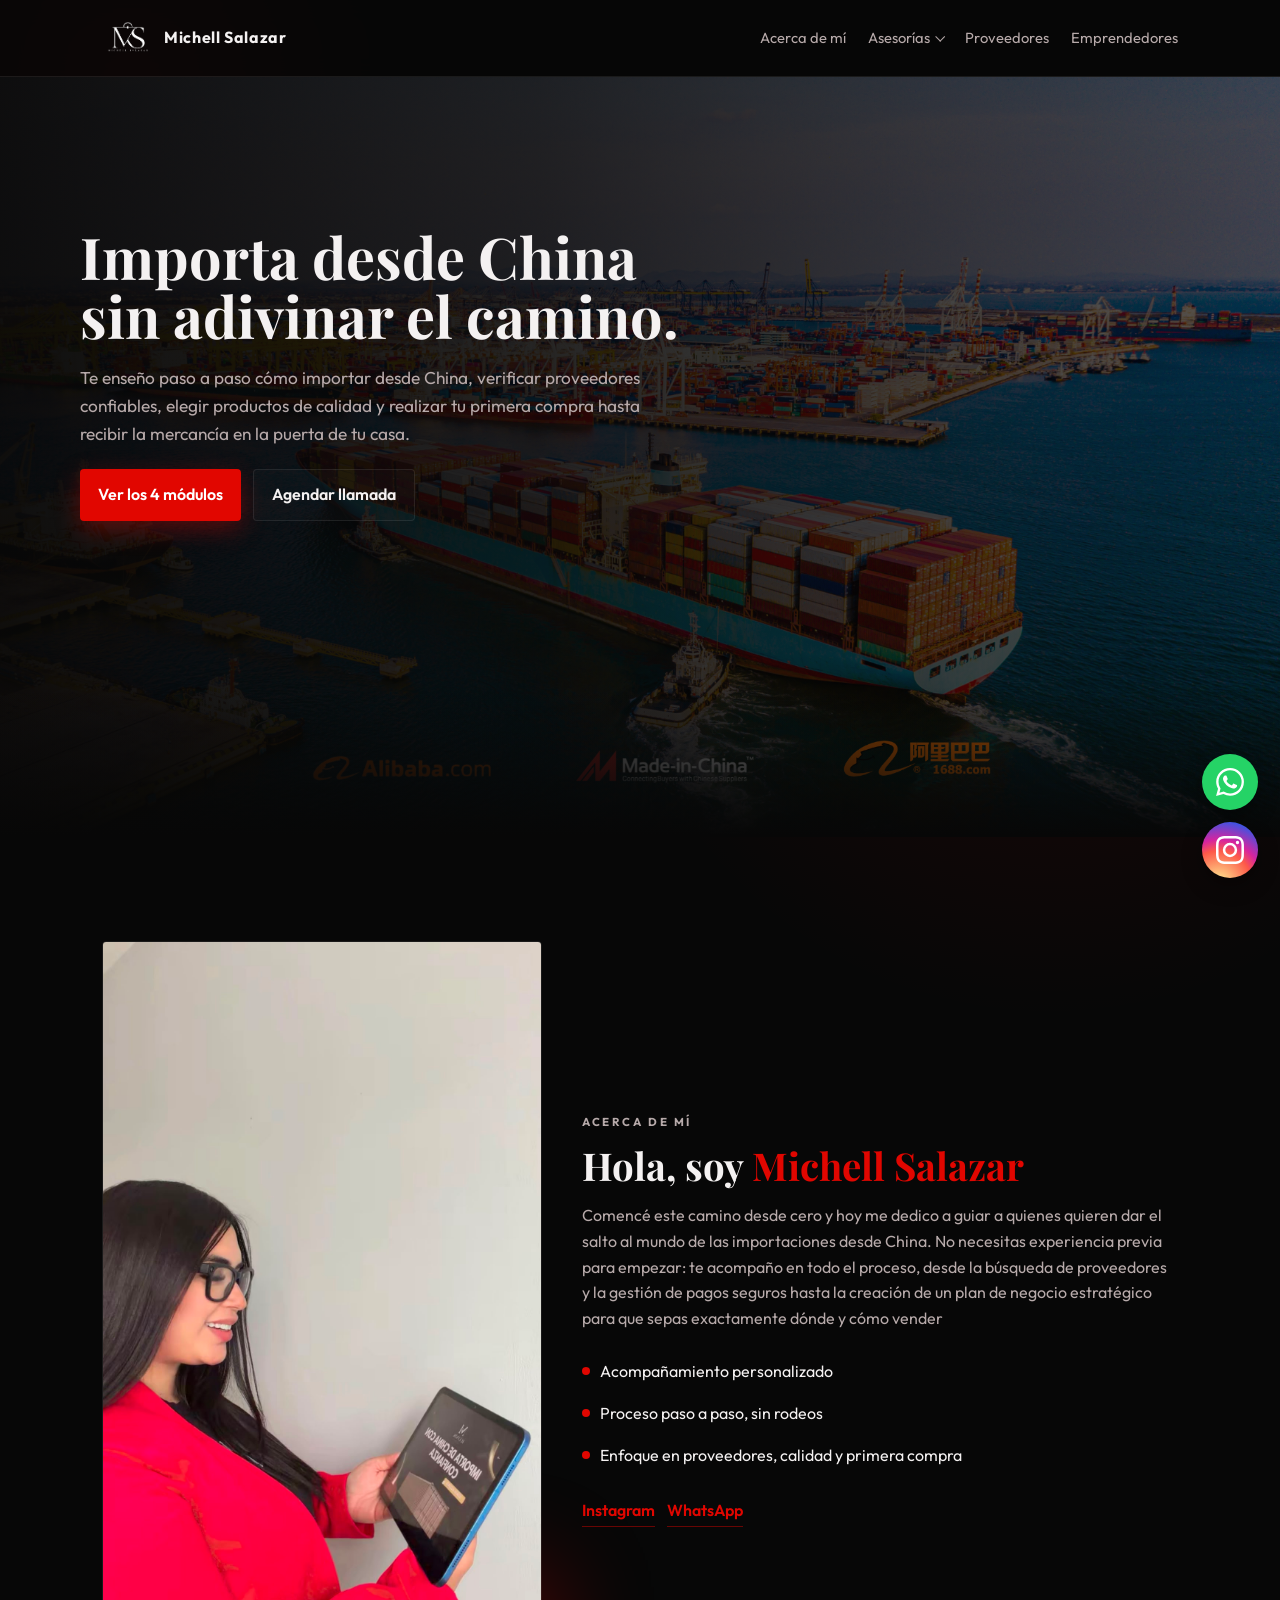
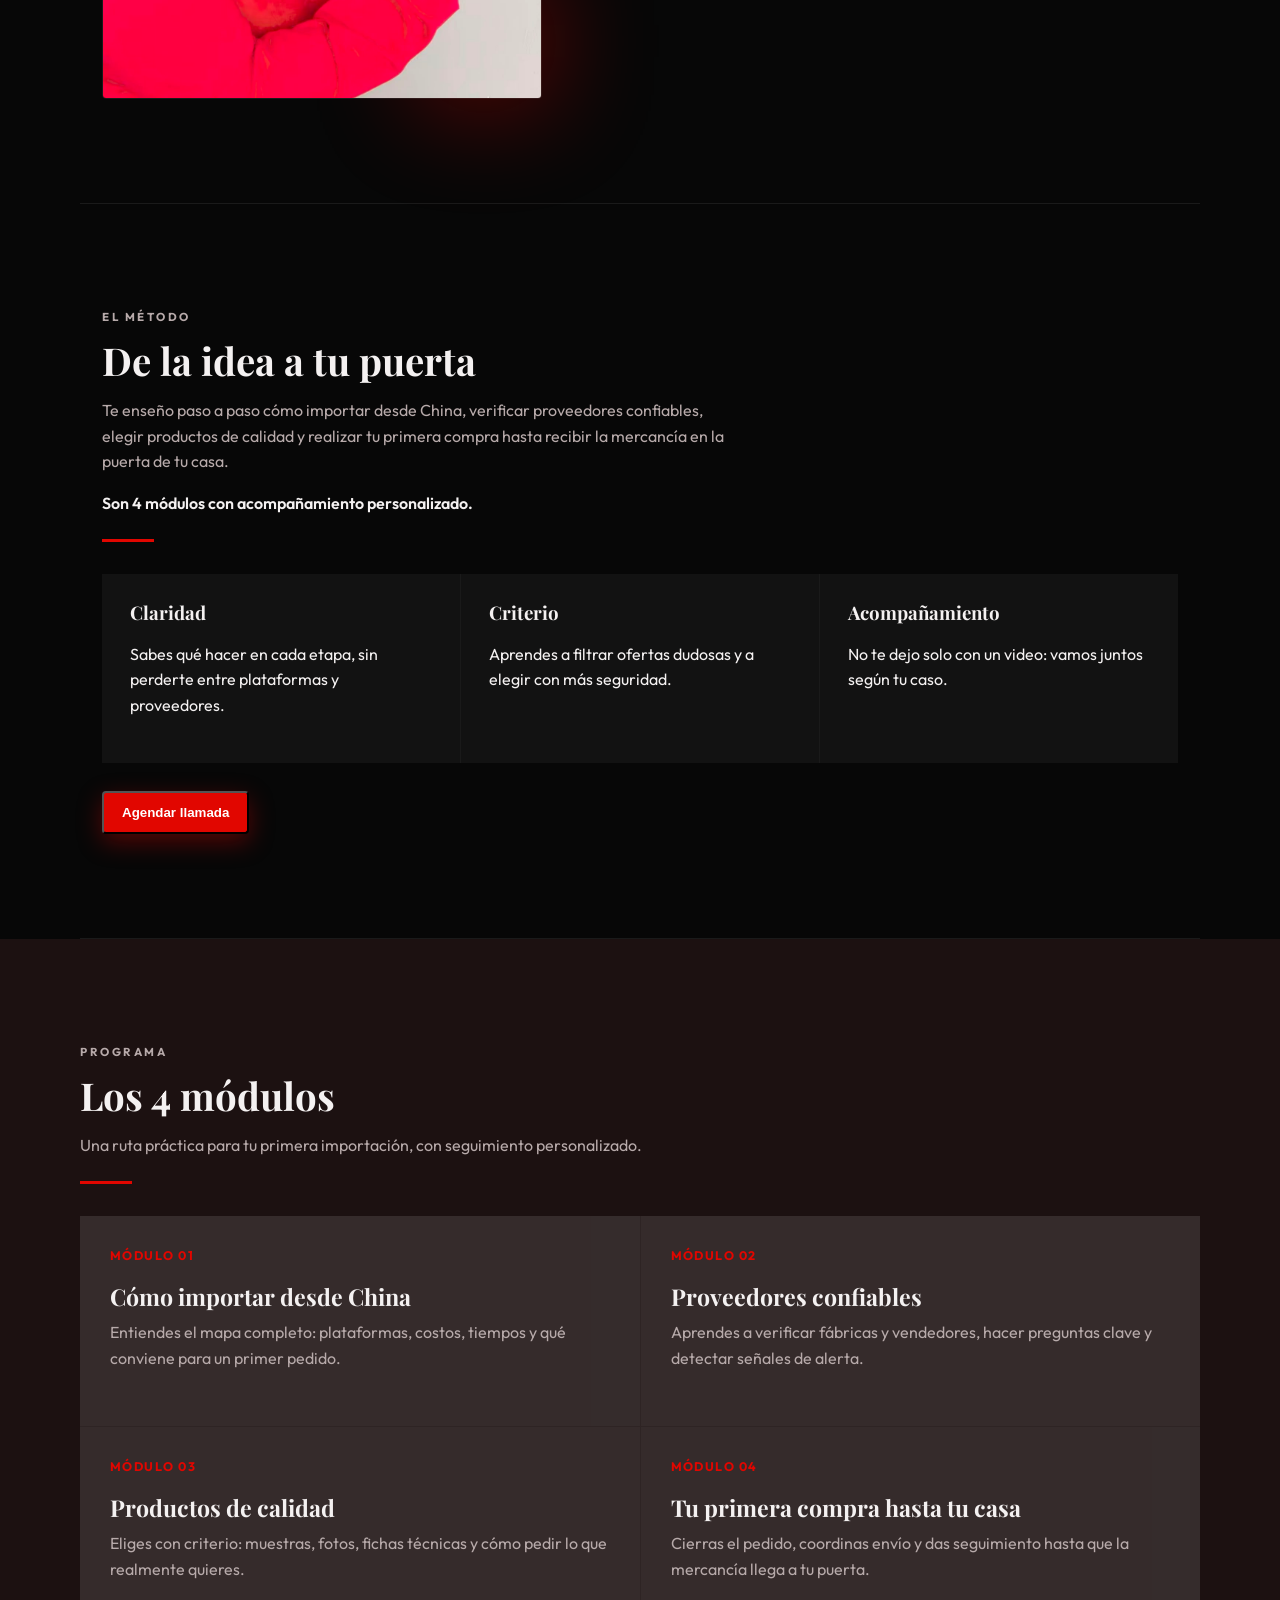
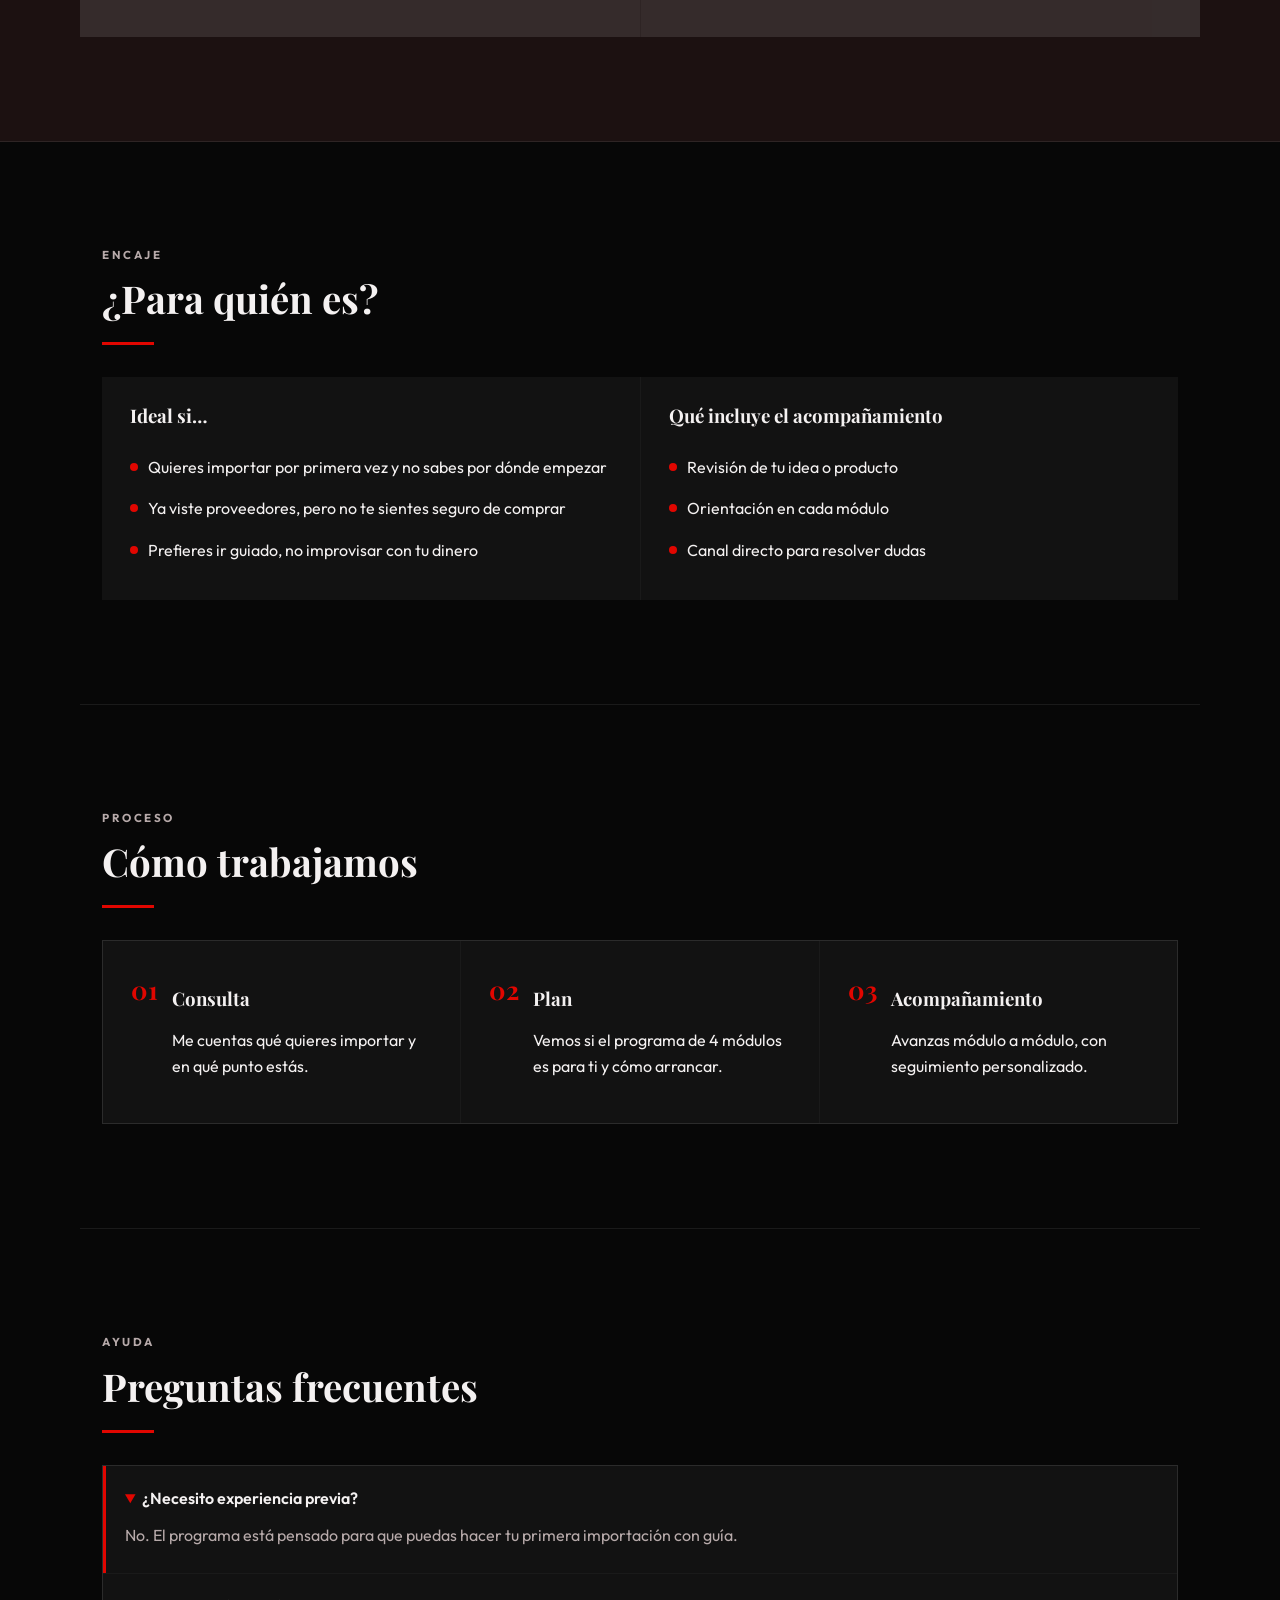
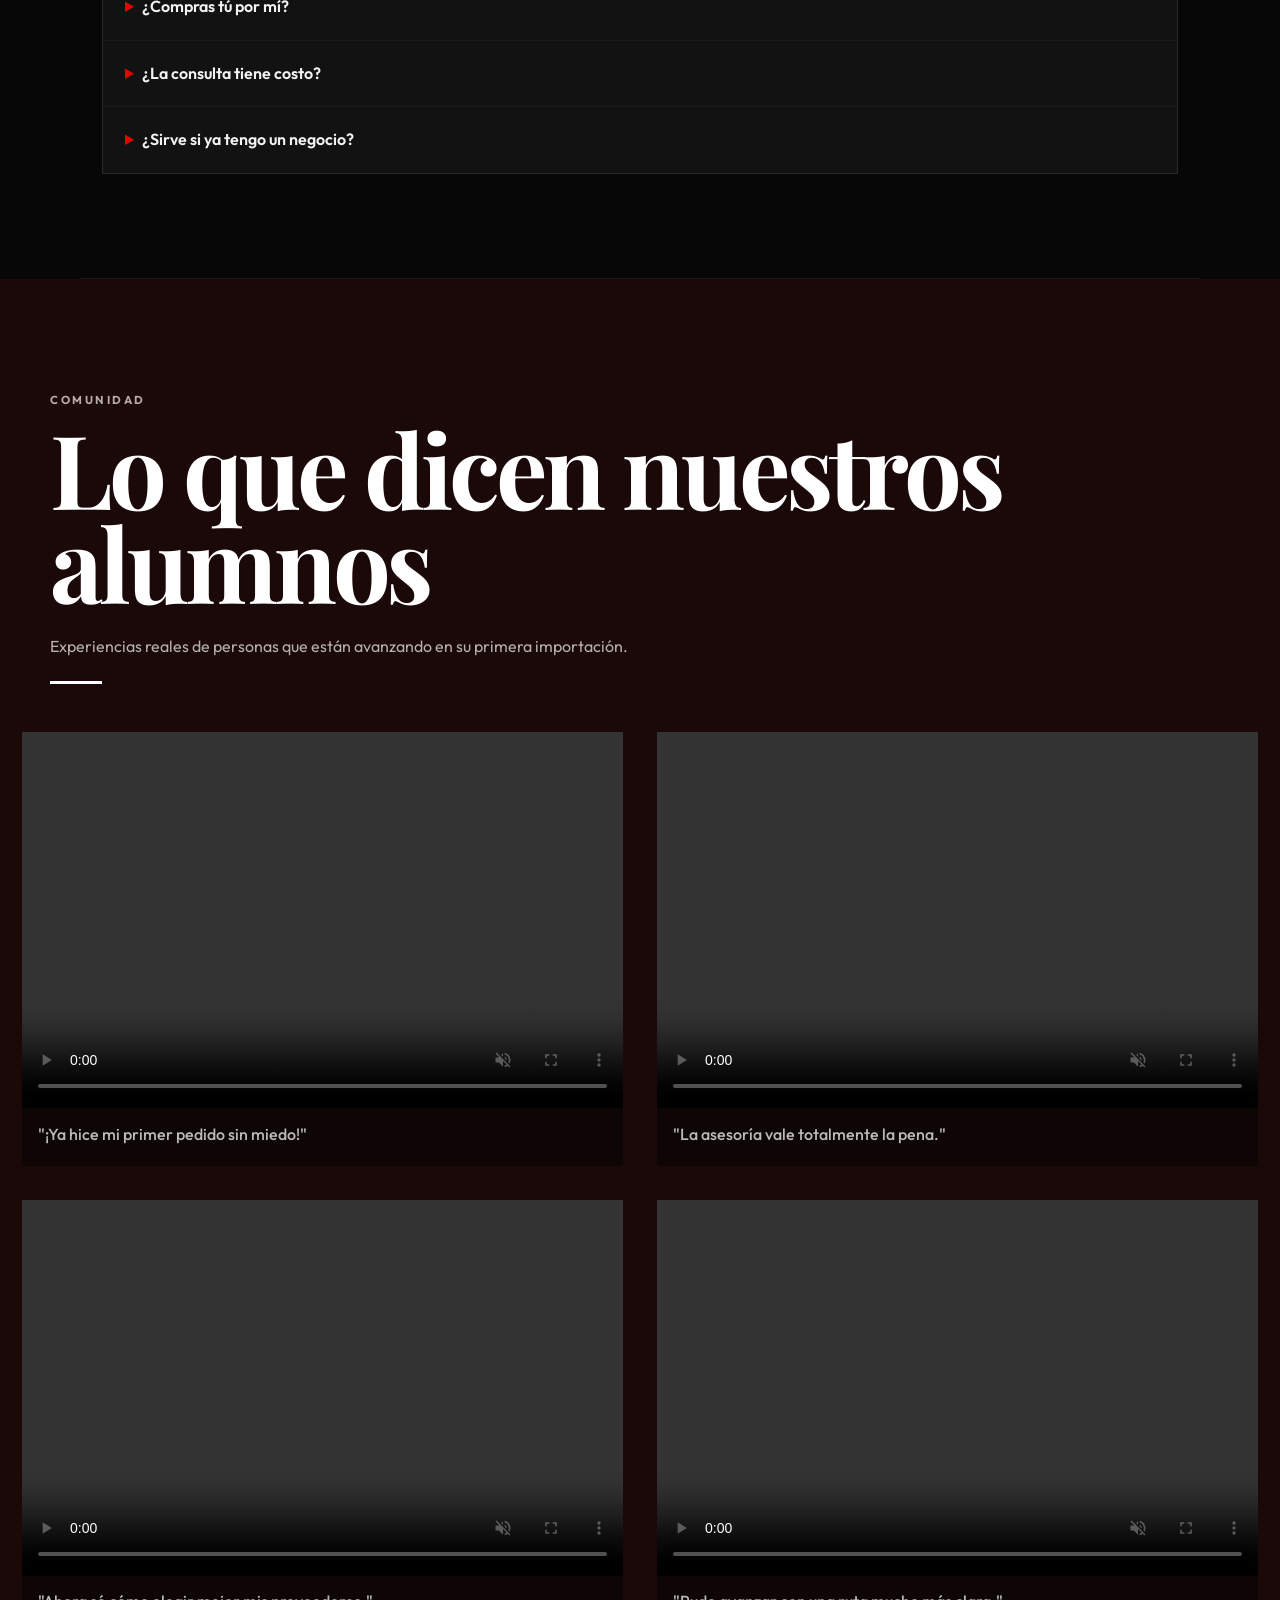
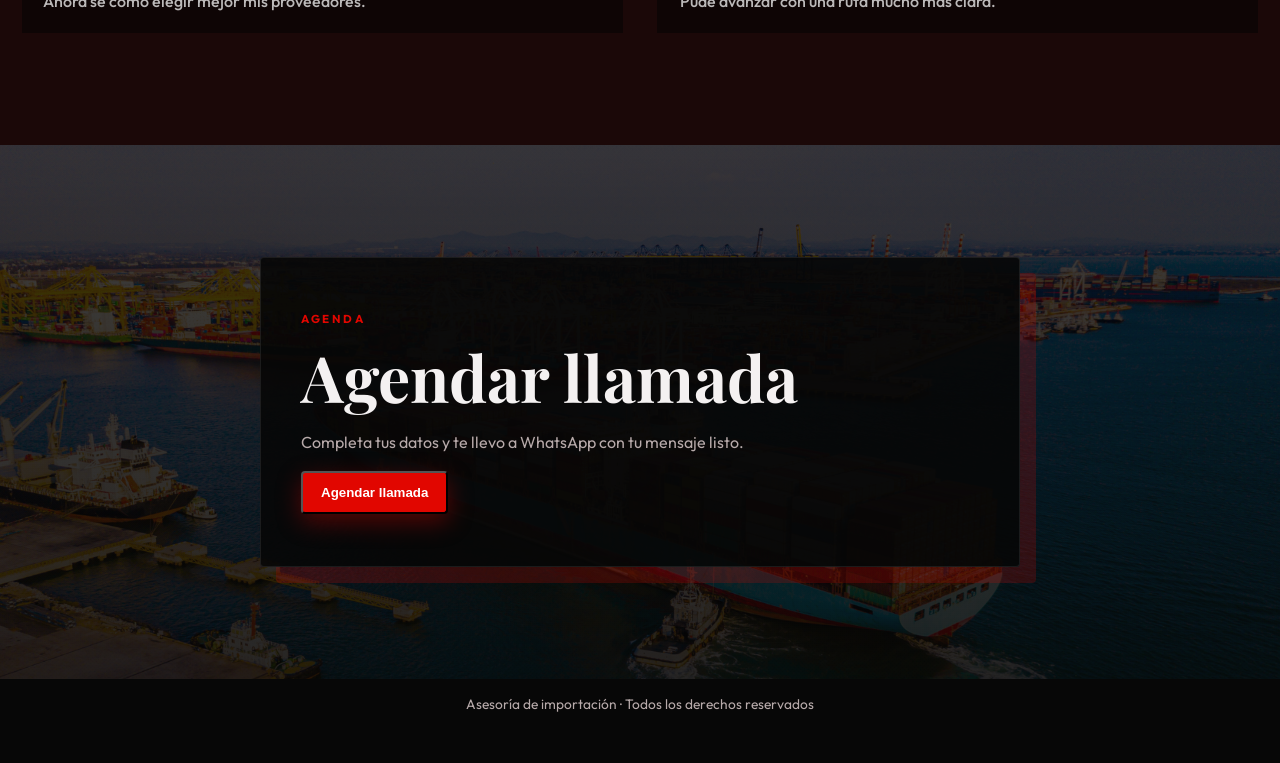
==== index.html @ 81033deb "Add files via upload" ====
<!DOCTYPE html>
<html lang="es">
<head>
    <meta charset="UTF-8">
    <meta name="viewport" content="width=device-width, initial-scale=1.0">
    <title>Asesoría de importación desde China</title>
    <link rel="stylesheet" href="style.css">
    <link rel="preconnect" href="https://fonts.googleapis.com">
    <link rel="preconnect" href="https://fonts.gstatic.com" crossorigin>
    <link href="https://fonts.googleapis.com/css2?family=Outfit:wght@400;500;600;700;800&family=Playfair+Display:wght@600;700&display=swap" rel="stylesheet">
</head>
<body>
    <div class="bg-glow" aria-hidden="true"></div>

    <header class="nav" id="nav">
        <div class="nav-inner">
            <a class="nav-brand" href="#inicio">
                <img src="img/marca/logo.png" alt="Logo de Michell Salazar">
                <span>Michell Salazar</span>
            </a>

            <button class="nav-toggle" type="button" aria-label="Abrir menú" aria-expanded="false">
                <span></span><span></span><span></span>
            </button>

            <nav class="nav-links" aria-label="Principal">
                <a href="#acerca">Acerca de mí</a>
                <div class="nav-dropdown">
                    <button class="nav-dropdown-toggle" type="button" aria-expanded="false">Asesorías</button>
                    <div class="nav-dropdown-menu">
                        <a href="#metodo">El método</a>
                        <a href="#modulos">Módulos</a>
                        <a href="#para-quien">¿Para quién?</a>
                        <a href="#preguntas">Preguntas</a>
                    </div>
                </div>
                <a href="proveedores.html">Proveedores</a>
                <a href="emprendedores.html">Emprendedores</a>
            </nav>
        </div>
    </header>

    <section class="hero" id="inicio">
        <div class="hero-copy reveal">
            <h1>Importa desde China<br>sin adivinar el camino.</h1>
            <p class="hero-text">
                Te enseño paso a paso cómo importar desde China, verificar proveedores confiables,
                elegir productos de calidad y realizar tu primera compra hasta recibir la mercancía
                en la puerta de tu casa.
            </p>
            <div class="hero-actions">
                <a class="btn btn-red" href="#modulos">Ver los 4 módulos</a>
                <a class="btn btn-ghost" href="#consulta">Agendar llamada</a>
            </div>
        </div>
    </section>

    <section class="about" id="acerca">
        <div class="about-grid">
            <div class="photo-wrap reveal">
                <img src="img/perfil/foto.png" alt="Foto de perfil">
                <span class="photo-glow"></span>
            </div>
            <div class="about-copy reveal delay">
                <p class="eyebrow">Acerca de mí</p>
                <h2>Hola, soy <span>Michell Salazar</span></h2>
                <p>
                    Comencé este camino desde cero y hoy me dedico a guiar a quienes 
                    quieren dar el salto al mundo de las importaciones desde China. No necesitas 
                    experiencia previa para empezar: te acompaño en todo el proceso, desde la búsqueda de proveedores 
                    y la gestión de pagos seguros hasta la creación de un plan de negocio estratégico para que sepas 
                    exactamente dónde y cómo vender
                </p>
                <ul class="about-list">
                    <li>Acompañamiento personalizado</li>
                    <li>Proceso paso a paso, sin rodeos</li>
                    <li>Enfoque en proveedores, calidad y primera compra</li>
                </ul>
                <div class="about-links">
                    <a href="https://instagram.com/soymichellsalazar?igsi=cGEwZXB1c2ZkeDY5" target="_blank" rel="noopener">Instagram</a>
                    <a class="js-whatsapp" href="https://wa.me/18633786138?text=Hola%2C%20vengo%20del%20sitio%20web%2C%20quisiera%20agendar%20una%20llamada%20para%20las%20asesorias%20de%20importaci%C3%B3n" target="_blank" rel="noopener">WhatsApp</a>
                </div>
            </div>
        </div>
    </section>

    <section class="method" id="metodo">
        <div class="section-head reveal">
            <p class="eyebrow">El método</p>
            <h2>De la idea a tu puerta</h2>
            <p>
                Te enseño paso a paso cómo importar desde China, verificar proveedores confiables,
                elegir productos de calidad y realizar tu primera compra hasta recibir la mercancía
                en la puerta de tu casa.
            </p>
            <p class="highlight">Son 4 módulos con acompañamiento personalizado.</p>
        </div>
        <div class="benefits-grid">
            <article class="benefit reveal">
                <h3>Claridad</h3>
                <p>Sabes qué hacer en cada etapa, sin perderte entre plataformas y proveedores.</p>
            </article>
            <article class="benefit reveal delay">
                <h3>Criterio</h3>
                <p>Aprendes a filtrar ofertas dudosas y a elegir con más seguridad.</p>
            </article>
            <article class="benefit reveal delay-2">
                <h3>Acompañamiento</h3>
                <p>No te dejo solo con un video: vamos juntos según tu caso.</p>
            </article>
        </div>
        <div class="method-cta reveal">
            <button class="btn btn-red" type="button" id="btn-programar">Agendar llamada</button>
        </div>
    </section>

    <section class="modules" id="modulos">
        <div class="section-head reveal">
            <p class="eyebrow">Programa</p>
            <h2>Los 4 módulos</h2>
            <p>Una ruta práctica para tu primera importación, con seguimiento personalizado.</p>
        </div>
        <div class="module-grid">
            <article class="module-card reveal">
                <span>Módulo 01</span>
                <h3>Cómo importar desde China</h3>
                <p>Entiendes el mapa completo: plataformas, costos, tiempos y qué conviene para un primer pedido.</p>
            </article>
            <article class="module-card reveal delay">
                <span>Módulo 02</span>
                <h3>Proveedores confiables</h3>
                <p>Aprendes a verificar fábricas y vendedores, hacer preguntas clave y detectar señales de alerta.</p>
            </article>
            <article class="module-card reveal delay-2">
                <span>Módulo 03</span>
                <h3>Productos de calidad</h3>
                <p>Eliges con criterio: muestras, fotos, fichas técnicas y cómo pedir lo que realmente quieres.</p>
            </article>
            <article class="module-card reveal">
                <span>Módulo 04</span>
                <h3>Tu primera compra hasta tu casa</h3>
                <p>Cierras el pedido, coordinas envío y das seguimiento hasta que la mercancía llega a tu puerta.</p>
            </article>
        </div>
    </section>

    <section class="audience" id="para-quien">
        <div class="section-head reveal">
            <p class="eyebrow">Encaje</p>
            <h2>¿Para quién es?</h2>
        </div>
        <div class="audience-grid">
            <article class="benefit reveal">
                <h3>Ideal si…</h3>
                <ul class="about-list">
                    <li>Quieres importar por primera vez y no sabes por dónde empezar</li>
                    <li>Ya viste proveedores, pero no te sientes seguro de comprar</li>
                    <li>Prefieres ir guiado, no improvisar con tu dinero</li>
                </ul>
            </article>
            <article class="benefit reveal delay">
                <h3>Qué incluye el acompañamiento</h3>
                <ul class="about-list">
                    <li>Revisión de tu idea o producto</li>
                    <li>Orientación en cada módulo</li>
                    <li>Canal directo para resolver dudas</li>
                </ul>
            </article>
        </div>
    </section>

    <section class="steps" id="como-funciona">
        <div class="section-head reveal">
            <p class="eyebrow">Proceso</p>
            <h2>Cómo trabajamos</h2>
        </div>
        <ol class="steps-list">
            <li class="reveal"><span>01</span><div><h3>Consulta</h3><p>Me cuentas qué quieres importar y en qué punto estás.</p></div></li>
            <li class="reveal delay"><span>02</span><div><h3>Plan</h3><p>Vemos si el programa de 4 módulos es para ti y cómo arrancar.</p></div></li>
            <li class="reveal delay-2"><span>03</span><div><h3>Acompañamiento</h3><p>Avanzas módulo a módulo, con seguimiento personalizado.</p></div></li>
        </ol>
    </section>

    <section class="faq" id="preguntas">
        <div class="section-head reveal">
            <p class="eyebrow">Ayuda</p>
            <h2>Preguntas frecuentes</h2>
        </div>
        <div class="faq-list">
            <details class="reveal" open>
                <summary>¿Necesito experiencia previa?</summary>
                <p>No. El programa está pensado para que puedas hacer tu primera importación con guía.</p>
            </details>
            <details class="reveal">
                <summary>¿Compras tú por mí?</summary>
                <p>No. Te enseño y te acompaño para que tú hagas el proceso con criterio y seguridad.</p>
            </details>
            <details class="reveal">
                <summary>¿La consulta tiene costo?</summary>
                <p>Eso lo confirmamos al escribirnos. Primero agenda y cuéntame tu caso.</p>
            </details>
            <details class="reveal">
                <summary>¿Sirve si ya tengo un negocio?</summary>
                <p>Sí. También ayuda si ya vendes y quieres traer producto desde China de forma más ordenada.</p>
            </details>
        </div>
    </section>
    <section class="testimonials" id="testimonios">
        <div class="section-head reveal">
            <p class="eyebrow">Comunidad</p>
            <h2>Lo que dicen nuestros alumnos</h2>
            <p>Experiencias reales de personas que están avanzando en su primera importación.</p>
        </div>

        <div class="video-grid">
            <article class="video-card reveal">
                <video class="testimonial-video" autoplay loop playsinline muted controls preload="metadata" aria-label="Testimonio en video de un alumno">
                    <source src="videos/video1.mp4" type="video/mp4">
                </video>
                <p>"¡Ya hice mi primer pedido sin miedo!"</p>
            </article>

            <article class="video-card reveal delay">
                <video class="testimonial-video" autoplay loop playsinline muted controls preload="metadata" aria-label="Testimonio en video de un alumno">
                    <source src="videos/video2.mp4" type="video/mp4">
                </video>
                <p>"La asesoría vale totalmente la pena."</p>
            </article>

            <article class="video-card reveal delay-2">
                <video class="testimonial-video" autoplay loop playsinline muted controls preload="metadata" aria-label="Testimonio en video de un alumno">
                    <source src="videos/video3.mp4" type="video/mp4">
                </video>
                <p>"Ahora sé cómo elegir mejor mis proveedores."</p>
            </article>

            <article class="video-card reveal">
                <video class="testimonial-video" autoplay loop playsinline muted controls preload="metadata" aria-label="Testimonio en video de un alumno">
                    <source src="videos/video4.mp4" type="video/mp4">
                </video>
                <p>"Pude avanzar con una ruta mucho más clara."</p>
            </article>
        </div>
    </section>

    <section class="contact" id="consulta">
        <div class="contact-box reveal">
            <p class="eyebrow">Agenda</p>
            <h2>Agendar llamada</h2>
            <p>Completa tus datos y te llevo a WhatsApp con tu mensaje listo.</p>

            <button class="btn btn-red" type="button" id="btn-mostrar-formulario">Agendar llamada</button>

            <form class="consulta-form" id="consulta-form" hidden>
                <label>
                    Nombre
                    <input type="text" name="nombre" autocomplete="given-name" required>
                </label>
                <label>
                    Apellido
                    <input type="text" name="apellido" autocomplete="family-name" required>
                </label>
                <label>
                    Correo
                    <input type="email" name="correo" autocomplete="email" required>
                </label>
                <button class="btn btn-red" type="submit">Enviar consulta</button>
                <p class="form-note">Al enviar se abre WhatsApp con tu información.</p>
            </form>
        </div>
    </section>

    <footer class="footer">
        <img src="img/marca/logo.svg" alt="">
        <p>Asesoría de importación · Todos los derechos reservados</p>
    </footer>

    <div class="float-buttons">
        <a class="float-btn float-wa js-whatsapp" href="#" target="_blank" rel="noopener" aria-label="WhatsApp">
            <svg width="28" height="28" viewBox="0 0 24 24" fill="currentColor" aria-hidden="true">
                <path d="M17.472 14.382c-.297-.149-1.758-.867-2.03-.967-.273-.099-.471-.148-.67.15-.197.297-.767.966-.94 1.164-.173.199-.347.223-.644.075-.297-.15-1.255-.463-2.39-1.475-.883-.788-1.48-1.761-1.653-2.059-.173-.297-.018-.458.13-.606.134-.133.298-.347.446-.52.149-.174.198-.298.298-.497.099-.198.05-.371-.025-.52-.075-.149-.669-1.612-.916-2.207-.242-.579-.487-.5-.669-.51-.173-.008-.371-.01-.57-.01-.198 0-.52.074-.792.372-.272.297-1.04 1.016-1.04 2.479 0 1.462 1.065 2.875 1.213 3.074.149.198 2.096 3.2 5.077 4.487.709.306 1.262.489 1.694.625.712.227 1.36.195 1.871.118.571-.085 1.758-.719 2.006-1.413.248-.694.248-1.289.173-1.413-.074-.124-.272-.198-.57-.347m-5.421 7.403h-.004a9.87 9.87 0 01-5.031-1.378l-.361-.214-3.741.982.998-3.648-.235-.374a9.86 9.86 0 01-1.51-5.26c.001-5.45 4.436-9.884 9.888-9.884 2.64 0 5.122 1.03 6.988 2.898a9.825 9.825 0 012.893 6.994c-.003 5.45-4.435 9.884-9.884 9.884m8.413-18.297A11.815 11.815 0 0012.05 0C5.495 0 .16 5.335.157 11.892c0 2.096.547 4.142 1.588 5.945L.057 24l6.305-1.654a11.882 11.882 0 005.683 1.448h.005c6.554 0 11.89-5.335 11.893-11.893a11.821 11.821 0 00-3.48-8.413z"/>
            </svg>
        </a>
        <a class="float-btn float-ig" href="https://instagram.com/soymichellsalazar?igsi=cGEwZXB1c2ZkeDY5" target="_blank" rel="noopener" aria-label="Instagram">
            <svg width="28" height="28" viewBox="0 0 24 24" fill="currentColor" aria-hidden="true">
                <path d="M12 2.163c3.204 0 3.584.012 4.85.07 3.252.148 4.771 1.691 4.919 4.919.058 1.265.069 1.645.069 4.849 0 3.205-.012 3.584-.069 4.849-.149 3.225-1.664 4.771-4.919 4.919-1.266.058-1.644.07-4.85.07-3.204 0-3.584-.012-4.849-.07-3.26-.149-4.771-1.699-4.919-4.92-.058-1.265-.07-1.644-.07-4.849 0-3.204.013-3.583.07-4.849.149-3.227 1.664-4.771 4.919-4.919 1.266-.057 1.645-.069 4.849-.069zM12 0C8.741 0 8.333.014 7.053.072 2.695.272.273 2.69.073 7.052.014 8.333 0 8.741 0 12c0 3.259.014 3.668.072 4.948.2 4.358 2.618 6.78 6.98 6.98C8.333 23.986 8.741 24 12 24c3.259 0 3.668-.014 4.948-.072 4.354-.2 6.782-2.618 6.979-6.98.059-1.28.073-1.689.073-4.948 0-3.259-.014-3.667-.072-4.947-.196-4.354-2.617-6.78-6.979-6.98C15.668.014 15.259 0 12 0zm0 5.838a6.162 6.162 0 100 12.324 6.162 6.162 0 000-12.324zM12 16a4 4 0 110-8 4 4 0 010 8zm6.406-11.845a1.44 1.44 0 100 2.881 1.44 1.44 0 000-2.881z"/>
            </svg>
        </a>
    </div>

    <script src="script.js"></script>
</body>
</html>
---- style.css ----
:root {
    --red: #e10600;
    --red-soft: #ff2a22;
    --black: #070707;
    --black-2: #111111;
    --card: #121212;
    --text: #f4f1f1;
    --muted: #b7aaaa;
    --line: rgba(225, 6, 0, 0.28);
    --line-soft: rgba(255, 255, 255, 0.08);
    --font: "Outfit", system-ui, sans-serif;
    --display: "Playfair Display", Georgia, serif;
}

* { box-sizing: border-box; }
[hidden] { display: none !important; }
html { scroll-behavior: smooth; }

body {
    margin: 0;
    font-family: var(--font);
    background:
        radial-gradient(circle at 82% 8%, rgba(225, 6, 0, 0.09), transparent 28rem),
        var(--black);
    color: var(--text);
    line-height: 1.6;
    overflow-x: hidden;
}

img { max-width: 100%; display: block; }
a { color: inherit; }

.bg-glow {
    position: fixed;
    inset: -20% auto auto -10%;
    width: 520px;
    height: 520px;
    background: radial-gradient(circle, rgba(225, 6, 0, 0.22), transparent 65%);
    pointer-events: none;
    z-index: 0;
    animation: pulseGlow 7s ease-in-out infinite;
}

@keyframes pulseGlow {
    0%, 100% { transform: scale(1); opacity: 0.7; }
    50% { transform: scale(1.15); opacity: 1; }
}

.nav {
    position: sticky;
    top: 0;
    z-index: 50;
    background: rgba(7, 7, 7, 0.88);
    backdrop-filter: blur(12px);
    border-bottom: 1px solid var(--line-soft);
}

.nav-inner {
    max-width: 1120px;
    margin: 0 auto;
    padding: 12px 22px;
    display: flex;
    align-items: center;
    justify-content: space-between;
    gap: 16px;
}

.nav-brand {
    display: flex;
    align-items: center;
    gap: 10px;
    text-decoration: none;
    font-weight: 700;
    letter-spacing: 0.04em;
}

.nav-brand img {
    width: 52px;
    height: 52px;
    object-fit: cover;
    border-radius: 4px;
}

.nav-links {
    display: flex;
    align-items: center;
    gap: 22px;
}

.nav-links a {
    text-decoration: none;
    font-size: 0.92rem;
    color: var(--muted);
    transition: color 0.2s, transform 0.2s;
}

.nav-links a:hover { color: #fff; transform: translateY(-1px); }

.nav-dropdown { position: relative; }

.nav-dropdown-toggle {
    background: none;
    border: 0;
    padding: 0;
    font: inherit;
    font-size: 0.92rem;
    color: var(--muted);
    cursor: pointer;
    display: flex;
    align-items: center;
    gap: 6px;
    transition: color 0.2s;
}

.nav-dropdown-toggle::after {
    content: "";
    width: 6px;
    height: 6px;
    border-right: 1.5px solid currentColor;
    border-bottom: 1.5px solid currentColor;
    transform: rotate(45deg) translateY(-1px);
    transition: transform 0.2s;
}

.nav-dropdown:hover .nav-dropdown-toggle,
.nav-dropdown.open .nav-dropdown-toggle { color: #fff; }

.nav-dropdown.open .nav-dropdown-toggle::after {
    transform: rotate(-135deg) translateY(-1px);
}

.nav-dropdown-menu {
    position: absolute;
    top: calc(100% + 14px);
    left: 50%;
    transform: translateX(-50%);
    min-width: 190px;
    padding: 8px;
    background: #120808;
    border: 1px solid var(--line-soft);
    border-radius: 12px;
    box-shadow: 0 18px 30px rgba(0, 0, 0, 0.4);
    display: none;
    flex-direction: column;
    gap: 2px;
    z-index: 60;
}

.nav-dropdown:hover .nav-dropdown-menu,
.nav-dropdown.open .nav-dropdown-menu { display: flex; }

.nav-dropdown-menu a {
    padding: 9px 12px;
    border-radius: 8px;
    font-size: 0.9rem;
    color: var(--muted);
}

.nav-dropdown-menu a:hover {
    background: rgba(255, 255, 255, 0.06);
    color: #fff;
    transform: none;
}

.nav-cta {
    background: var(--red);
    color: #fff !important;
    padding: 8px 14px;
    border-radius: 4px;
    font-weight: 600;
    box-shadow: 0 8px 20px rgba(225, 6, 0, 0.22);
}

.nav-toggle {
    display: none;
    background: none;
    border: 0;
    width: 42px;
    height: 42px;
    flex-direction: column;
    justify-content: center;
    gap: 5px;
    cursor: pointer;
}

.nav-toggle span {
    display: block;
    height: 2px;
    background: #fff;
    border-radius: 2px;
}

.hero, .about, .benefits, .method, .modules, .audience, .steps, .faq, .contact, .testimonials, .footer {
    position: relative;
    z-index: 1;
    max-width: 1120px;
    margin: 0 auto;
    padding: 104px 22px;
}

.hero {
    overflow: hidden;
    display: block;
    max-width: none;
    min-height: min(760px, calc(100vh - 72px));
    padding: 150px max(22px, calc((100vw - 1120px) / 2));
    border-bottom: 0;
    background:
        linear-gradient(90deg, rgba(7, 7, 7, 0.92) 0%, rgba(7, 7, 7, 0.72) 42%, rgba(7, 7, 7, 0.24) 100%),
        url("img/banner/asesorias.png") center / cover no-repeat;
}

.hero::after {
    content: "";
    position: absolute;
    right: 0;
    bottom: 0;
    left: 0;
    height: 150px;
    background: linear-gradient(to bottom, rgba(7, 7, 7, 0), var(--black));
    pointer-events: none;
    z-index: 0;
}

.hero-copy {
    position: relative;
    z-index: 1;
    max-width: 1000px;
}

.hero-name {
    margin: 0 0 18px;
    color: #fff;
    font-size: 0.78rem;
    font-weight: 700;
    letter-spacing: 0.24em;
    text-transform: uppercase;
}

.eyebrow {
    color: var(--red);
    text-transform: uppercase;
    letter-spacing: 0.22em;
    font-size: 0.72rem;
    font-weight: 700;
    margin: 0 0 12px;
}

.section-head {
    position: relative;
    max-width: 720px;
}

.section-head::after {
    content: "";
    display: block;
    width: 52px;
    height: 3px;
    margin-top: 22px;
    background: var(--red);
}

h1, h2, h3 { font-family: var(--display); line-height: 1.15; }
h1 { font-size: clamp(2.4rem, 4.5vw, 4.6rem); margin: 0 0 20px; max-width: 980px; line-height: 1.02; }
h2 { font-size: clamp(1.8rem, 3vw, 2.6rem); margin: 0 0 12px; }
h2 span { color: var(--red); }

.hero-text, .about-copy p, .section-head p { color: var(--muted); max-width: 640px; }
.hero-text { font-size: 1.08rem; max-width: 580px; }
.highlight { color: var(--text) !important; font-weight: 600; margin-top: 8px; }
.method-cta { margin-top: 28px; }

.hero-actions, .about-links, .contact-actions, .card-row {
    display: flex;
    gap: 12px;
    flex-wrap: wrap;
    margin-top: 22px;
}

.btn {
    text-decoration: none;
    padding: 12px 18px;
    border-radius: 4px;
    font-weight: 600;
    display: inline-flex;
    align-items: center;
    justify-content: center;
    transition: transform 0.2s, box-shadow 0.2s, background 0.2s;
}

.btn:hover { transform: translateY(-2px); }
.btn-red { background: var(--red); color: #fff; box-shadow: 0 8px 24px rgba(225, 6, 0, 0.35); }
.btn-red:hover { background: var(--red-soft); box-shadow: 0 12px 30px rgba(225, 6, 0, 0.45); }
.btn-ghost { border: 1px solid var(--line-soft); background: rgba(255, 255, 255, 0.02); }
.btn-beige { background: #d9c7a3; color: #fff; box-shadow: 0 8px 24px rgba(217, 199, 163, 0.28); }
.btn-beige:hover { background: #e6d6b6; box-shadow: 0 12px 30px rgba(217, 199, 163, 0.4); }
.btn-beige-outline { border: 1px solid #d9c7a3; background: rgba(217, 199, 163, 0.08); color: #fff; }
.btn-beige-outline:hover { background: rgba(217, 199, 163, 0.18); }
.btn-small { background: var(--red); color: #fff; padding: 8px 14px; font-size: 0.85rem; }

.float { animation: float 5s ease-in-out infinite; }
@keyframes float {
    0%, 100% { transform: translateY(0); }
    50% { transform: translateY(-12px); }
}

.about-grid {
    display: grid;
    grid-template-columns: 0.85fr 1.15fr;
    gap: 40px;
    align-items: center;
}

.about, .method, .modules, .audience, .steps, .faq, .testimonials {
    border-bottom: 1px solid var(--line-soft);
}

.modules {
    max-width: none;
    padding-left: max(22px, calc((100vw - 1120px) / 2));
    padding-right: max(22px, calc((100vw - 1120px) / 2));
    background: #1c1111;
}

.modules .section-head,
.modules .module-grid {
    max-width: 1120px;
    margin-left: auto;
    margin-right: auto;
}

.photo-wrap {
    position: relative;
}

.photo-wrap img {
    width: 100%;
    border-radius: 4px;
    border: 1px solid var(--line-soft);
    object-fit: cover;
    min-height: 420px;
}

.photo-glow {
    position: absolute;
    inset: auto -12px -12px auto;
    width: 140px;
    height: 140px;
    background: var(--red);
    filter: blur(50px);
    opacity: 0.35;
    z-index: -1;
}

.about-list {
    padding: 0;
    margin: 20px 0 0;
    list-style: none;
}

.about-list li {
    padding: 8px 0 8px 18px;
    position: relative;
}

.about-list li::before {
    content: "";
    position: absolute;
    left: 0;
    top: 16px;
    width: 8px;
    height: 8px;
    background: var(--red);
    border-radius: 50%;
}

.about-links a {
    color: var(--red);
    font-weight: 600;
    text-decoration: none;
    border-bottom: 1px solid rgba(225, 6, 0, 0.45);
    padding-bottom: 2px;
}

.benefits-grid, .module-grid, .audience-grid {
    display: grid;
    grid-template-columns: repeat(3, 1fr);
    gap: 1px;
    background: rgba(255, 255, 255, 0.08);
    border: 0;
}

.module-grid { grid-template-columns: repeat(2, 1fr); }
.audience-grid { grid-template-columns: repeat(2, 1fr); }

.module-card {
    background: rgba(255, 255, 255, 0.035);
    border: 0;
    border-radius: 0;
    padding: 30px;
    min-height: 210px;
    transition: transform 0.25s, border-color 0.25s, background 0.25s;
}

.module-card:hover {
    transform: translateY(-4px);
    border-color: transparent;
    background: rgba(255, 255, 255, 0.09);
    box-shadow: none;
}

.module-card span {
    display: block;
    margin-bottom: 18px;
    color: var(--red);
    font-size: 0.78rem;
    font-weight: 700;
    letter-spacing: 0.12em;
    text-transform: uppercase;
}

.module-card h3 { margin: 0 0 10px; font-size: 1.45rem; }
.module-card p { color: var(--muted); margin: 0; }

.acceso,
.proveedores {
    position: relative;
    z-index: 1;
    max-width: 1120px;
    margin: 0 auto;
    padding: 104px 22px;
}

.acceso-box {
    max-width: 420px;
    margin: 0 auto;
    padding: 44px 36px;
    background: var(--card);
    border: 1px solid var(--line-soft);
    border-radius: 4px;
    box-shadow: 16px 16px 0 rgba(225, 6, 0, 0.2);
}

.acceso-box h2 { font-size: clamp(1.8rem, 4vw, 2.4rem); }
.acceso-box > p:not(.eyebrow) { color: var(--muted); }

.acceso-form {
    display: grid;
    gap: 14px;
    margin-top: 24px;
}

.acceso-form label {
    display: grid;
    gap: 6px;
    font-size: 0.9rem;
    font-weight: 600;
}

.acceso-form input {
    width: 100%;
    padding: 12px 14px;
    border-radius: 12px;
    border: 1px solid rgba(255, 255, 255, 0.16);
    background: #0c0c0c;
    color: var(--text);
    font: inherit;
}

.acceso-form input:focus {
    outline: 2px solid rgba(255, 255, 255, 0.42);
    outline-offset: 1px;
}

.acceso-form .btn { width: 100%; border: 0; cursor: pointer; }

.acceso-error {
    color: var(--red-soft);
    font-size: 0.85rem;
    text-align: center;
    margin: 0;
}

.proveedor-lista {
    display: grid;
    gap: 1px;
    background: var(--line-soft);
    border: 1px solid var(--line-soft);
}

.proveedor-item {
    display: flex;
    align-items: center;
    gap: 18px;
    background: var(--card);
    padding: 18px 22px;
    transition: background 0.25s;
}

.proveedor-item:hover { background: #1c1111; }

.proveedor-avatar {
    width: 56px;
    height: 56px;
    border-radius: 50%;
    object-fit: cover;
    flex-shrink: 0;
    border: 1px solid var(--line-soft);
}

.proveedor-info {
    flex: 1;
    min-width: 0;
}

.proveedor-info h3 {
    margin: 0 0 2px;
    font-size: 1.15rem;
}

.proveedor-meta {
    color: var(--muted);
    margin: 0;
    font-size: 0.88rem;
}

.proveedor-btn {
    flex-shrink: 0;
    text-decoration: none;
    padding: 9px 18px;
    border-radius: 999px;
    border: 1px solid var(--red);
    color: var(--red);
    font-size: 0.85rem;
    font-weight: 600;
    transition: background 0.2s, color 0.2s;
}

.proveedor-btn:hover {
    background: var(--red);
    color: #fff;
}

/* ===== ICONIK STORE (Emprendedores) ===== */
/* Paleta beige/marrón exclusiva de este panel: sustituye los acentos rojos
   globales (--red, --red-soft, --line) solo dentro de body.theme-store,
   sin afectar el resto del sitio. */
body.theme-store {
    --red: #b08b5c;
    --red-soft: #c9a878;
    --line: rgba(176, 139, 92, 0.35);
    background:
        radial-gradient(circle at 82% 8%, rgba(176, 139, 92, 0.10), transparent 28rem),
        var(--black);
}

body.theme-store .bg-glow {
    background: radial-gradient(circle, rgba(176, 139, 92, 0.22), transparent 65%);
}

body.theme-store .tienda-seccion-alt {
    background: #1c1512;
}

.tienda-hero {
    position: relative;
    z-index: 1;
    max-width: none;
    min-height: min(680px, calc(100vh - 72px));
    padding: 150px max(22px, calc((100vw - 1120px) / 2));
    display: flex;
    align-items: center;
    overflow: hidden;
    background: var(--black);
}

.tienda-hero::before {
    content: "";
    position: absolute;
    inset: -20px;
    background: url("img/banner/iconikstore.jpeg") center / cover no-repeat;
    filter: blur(7px) brightness(0.55);
    transform: scale(1.06);
    z-index: -1;
}

.tienda-hero::after {
    content: "";
    position: absolute;
    inset: 0;
    background: linear-gradient(90deg, rgba(7, 7, 7, 0.9) 0%, rgba(7, 7, 7, 0.6) 45%, rgba(7, 7, 7, 0.35) 100%);
    z-index: -1;
}

.tienda-hero-copy { position: relative; max-width: 720px; }

.tienda-seccion {
    position: relative;
    z-index: 1;
    max-width: 1120px;
    margin: 0 auto;
    padding: 96px 22px;
    border-bottom: 1px solid var(--line-soft);
}

.tienda-seccion-alt { background: #1c1111; max-width: none; }
.tienda-seccion-alt .section-head,
.tienda-seccion-alt .tienda-grid,
.tienda-seccion-alt .emprendedor-grid,
.tienda-seccion-alt .promo-grid,
.tienda-seccion-alt .tienda-cta {
    max-width: 1120px;
    margin-left: auto;
    margin-right: auto;
}

.tienda-grid {
    display: grid;
    grid-template-columns: repeat(3, 1fr);
    gap: 22px;
}

.tienda-card {
    background: var(--card);
    border: 1px solid var(--line-soft);
    border-radius: 4px;
    overflow: hidden;
    transition: transform 0.25s, border-color 0.25s;
}

.tienda-card:hover {
    transform: translateY(-5px);
    border-color: var(--line);
}

.tienda-card img {
    width: 100%;
    aspect-ratio: 3 / 2;
    object-fit: cover;
    display: block;
    background: #0d0d0d;
}

.tienda-card-body { padding: 20px; }
.tienda-card-body h3 { margin: 0 0 8px; font-size: 1.25rem; }
.tienda-card-body p { color: var(--muted); margin: 0; font-size: 0.92rem; }

.tienda-cta { margin-top: 34px; }

.emprendedor-grid {
    display: grid;
    grid-template-columns: repeat(4, 1fr);
    gap: 22px;
}

.emprendedor-card {
    background: var(--card);
    border: 1px solid var(--line-soft);
    border-radius: 4px;
    padding: 24px;
    text-align: center;
    transition: transform 0.25s, border-color 0.25s;
}

.emprendedor-card:hover {
    transform: translateY(-5px);
    border-color: var(--line);
}

.emprendedor-card img {
    width: 100%;
    aspect-ratio: 4 / 5;
    border-radius: 4px;
    object-fit: cover;
    margin: 0 0 16px;
    border: 1px solid var(--line-soft);
}

.emprendedor-card h3 { margin: 0 0 4px; font-size: 1.1rem; }
.emprendedor-card p { color: var(--muted); margin: 0; font-size: 0.86rem; }

.promo-grid {
    display: grid;
    grid-template-columns: repeat(3, 1fr);
    gap: 22px;
}

.promo-card {
    border: 1px solid var(--line-soft);
    border-radius: 4px;
    overflow: hidden;
    transition: transform 0.25s, border-color 0.25s;
}

.promo-card:hover {
    transform: translateY(-5px);
    border-color: var(--line);
}

.promo-card img {
    width: 100%;
    aspect-ratio: 4 / 5;
    object-fit: cover;
    display: block;
    background: #0d0d0d;
}

.tienda-cta-final {
    position: relative;
    z-index: 1;
    max-width: none;
    padding: 112px max(22px, calc((100vw - 1120px) / 2));
    overflow: hidden;
    background: var(--black);
}

.tienda-cta-final::before {
    content: "";
    position: absolute;
    inset: -20px;
    background: url("img/banner/iconikstore.jpeg") center / cover no-repeat;
    filter: blur(7px) brightness(0.5);
    transform: scale(1.06);
    z-index: -1;
}

.tienda-cta-final::after {
    content: "";
    position: absolute;
    inset: 0;
    background: linear-gradient(rgba(7, 7, 7, 0.45), rgba(7, 7, 7, 0.7));
    z-index: -1;
}

.tienda-cta-box {
    max-width: 760px;
    margin: 0 auto;
    padding: 52px 40px;
    text-align: left;
    background: rgba(7, 7, 7, 0.9);
    border: 1px solid var(--line-soft);
    border-radius: 4px;
    box-shadow: 16px 16px 0 rgba(176, 139, 92, 0.25);
}

.tienda-cta-box h2 { font-size: clamp(2rem, 4.5vw, 3.4rem); }
.tienda-cta-box > p:not(.eyebrow) { color: var(--muted); max-width: 520px; }
.tienda-cta-box .btn { margin-top: 22px; }

.consulta-form {
    display: grid;
    gap: 14px;
    max-width: 420px;
    margin: 24px auto 0;
    text-align: left;
}

.consulta-form[hidden] {
    display: none !important;
}

.consulta-form label {
    display: grid;
    gap: 6px;
    font-size: 0.9rem;
    font-weight: 600;
}

.consulta-form input {
    width: 100%;
    padding: 12px 14px;
    border-radius: 12px;
    border: 1px solid rgba(255, 255, 255, 0.16);
    background: #0c0c0c;
    color: var(--text);
    font: inherit;
}

.consulta-form input:focus {
    outline: 2px solid rgba(255, 255, 255, 0.42);
    outline-offset: 1px;
}

.consulta-form .btn { width: 100%; border: 0; cursor: pointer; }
.form-note { color: var(--muted); font-size: 0.82rem; text-align: center; margin: 0; }

.benefit, .card, .contact-box, details {
    background: var(--card);
    border: 1px solid var(--line-soft);
    border-radius: 4px;
}

.benefit {
    padding: 28px;
    transition: transform 0.25s, border-color 0.25s, background 0.25s;
}
.benefit:hover {
    transform: translateY(-4px);
    border-color: var(--line-soft);
    background: #1c1111;
}
.benefit h3 { margin-top: 0; }

.benefits-grid > .benefit,
.audience-grid > .benefit {
    border: 0;
    border-radius: 0;
}

.section-head { margin-bottom: 32px; }

.testimonials .section-head {
    margin-bottom: 22px;
    padding-left: 0;
}

.testimonials {
    max-width: none;
    padding: 112px max(22px, calc((100vw - 1280px) / 2));
    background: #1b0808;
    border-bottom: 0;
}

.testimonials .section-head {
    max-width: 1180px;
    margin: 0 auto 48px;
}

.testimonials .section-head h2 {
    max-width: 1080px;
    margin-bottom: 24px;
    color: #fff;
    font-size: clamp(3rem, 8vw, 7.5rem);
    letter-spacing: -0.04em;
    line-height: 0.92;
}

.testimonials .section-head p:not(.eyebrow) {
    color: rgba(255, 255, 255, 0.68);
}

.testimonials .section-head::after {
    background: #fff;
}

code { color: var(--red); }

.card { overflow: hidden; transition: transform 0.25s, border-color 0.25s; }
.card:hover { transform: translateY(-6px); border-color: var(--line-soft); }
.card-media { position: relative; background: #0d0d0d; }
.card-media img { height: 240px; width: 100%; object-fit: contain; padding: 20px; }
.tag {
    position: absolute;
    top: 12px;
    left: 12px;
    background: var(--red);
    color: #fff;
    font-size: 0.7rem;
    font-weight: 700;
    padding: 4px 10px;
    border-radius: 999px;
    text-transform: uppercase;
}
.card-body { padding: 18px; }
.card-body h3 { margin: 0 0 8px; }
.card-body p { color: var(--muted); margin: 0; }
.card-row { align-items: center; justify-content: space-between; }
.card-row strong { font-size: 1.2rem; color: var(--red-soft); }

.steps-list {
    list-style: none;
    padding: 0;
    margin: 0;
    display: grid;
    grid-template-columns: repeat(3, 1fr);
    gap: 1px;
    background: var(--line-soft);
    border: 1px solid var(--line-soft);
}

.steps-list li {
    display: flex;
    gap: 14px;
    background: var(--card);
    border: 0;
    border-radius: 0;
    padding: 28px;
}

.steps-list span {
    color: var(--red);
    font-family: var(--display);
    font-size: 1.6rem;
    font-weight: 700;
}

.faq-list { display: grid; gap: 1px; background: var(--line-soft); border: 1px solid var(--line-soft); }
details { padding: 8px 22px; border: 0; border-radius: 0; }
details[open] { box-shadow: inset 3px 0 0 var(--red); }
summary { cursor: pointer; font-weight: 600; padding: 12px 0; }
summary::marker { color: var(--red); }
details p { color: var(--muted); margin-top: 0; }

.video-grid {
    max-width: 1280px;
    margin: 0 auto;
    display: grid;
    grid-template-columns: repeat(2, minmax(0, 1fr));
    gap: 34px;
    align-items: start;
}

.video-card {
    background: #0e0505;
    border: 0;
    border-radius: 0;
    overflow: hidden;
    transition: transform 0.25s, border-color 0.25s, box-shadow 0.25s;
    max-width: none;
    width: 100%;
    margin: 0 auto;
}

.video-card:hover {
    transform: translateY(-4px);
    border-color: transparent;
    box-shadow: 0 18px 30px rgba(0, 0, 0, 0.28);
}

.video-card video {
    width: 100%;
    aspect-ratio: 16 / 10;
    height: auto;
    max-height: none;
    object-fit: cover;
    display: block;
    background: #0d0d0d;
}

.video-card p {
    margin: 0;
    padding: 14px 16px 18px;
    color: rgba(255, 255, 255, 0.72);
    font-weight: 500;
}

.contact {
    max-width: none;
    padding: 112px max(22px, calc((100vw - 1120px) / 2));
    background:
        linear-gradient(rgba(7, 7, 7, 0.48), rgba(7, 7, 7, 0.7)),
        url("img/banner/asesorias.png") center / cover no-repeat;
}

.contact-box {
    max-width: 760px;
    margin: 0 auto;
    padding: 52px 40px;
    text-align: left;
    background: rgba(7, 7, 7, 0.9);
    border-color: var(--line-soft);
    box-shadow: 16px 16px 0 rgba(225, 6, 0, 0.2);
}

.contact-box h2 { font-size: clamp(2.5rem, 5vw, 4.5rem); }
.contact-box > p:not(.eyebrow) { max-width: 520px; color: var(--muted); }
.contact-actions { justify-content: center; }

.footer {
    text-align: center;
    color: var(--muted);
    padding-top: 0;
    padding-bottom: 34px;
}

.footer img { width: 56px; margin: 0 auto 10px; }
.footer p { font-size: 0.86rem; }

.float-buttons {
    position: fixed;
    right: 22px;
    bottom: 22px;
    display: flex;
    flex-direction: column;
    gap: 12px;
    z-index: 60;
}

.float-btn {
    width: 56px;
    height: 56px;
    border-radius: 50%;
    color: #fff;
    display: grid;
    place-items: center;
    box-shadow: 0 8px 20px rgba(0, 0, 0, 0.35);
    transition: transform 0.2s;
}

.float-btn:hover { transform: translateY(-3px); }

.float-ig {
    background: radial-gradient(circle at 30% 110%, #fdf497 0%, #fd5949 45%, #d6249f 60%, #285AEB 90%);
}

.float-wa {
    background: #25d366;
    animation: pulseBtn 2.2s infinite;
}

@keyframes pulseBtn {
    0% { box-shadow: 0 0 0 0 rgba(37, 211, 102, 0.55); }
    70% { box-shadow: 0 0 0 16px rgba(37, 211, 102, 0); }
    100% { box-shadow: 0 0 0 0 rgba(37, 211, 102, 0); }
}

.reveal {
    opacity: 0;
    transform: translateY(18px);
}

.reveal.visible {
    animation: rise 0.7s ease forwards;
}

.delay { animation-delay: 0.12s; }
.delay-2 { animation-delay: 0.22s; }

@keyframes rise {
    to { opacity: 1; transform: none; }
}

@media (prefers-reduced-motion: reduce) {
    .reveal,
    .module-card,
    .video-card,
    .btn,
    .float-wa {
        animation: none !important;
        transition: none !important;
        transform: none !important;
    }
}

@media (max-width: 860px) {
    .nav-toggle { display: flex; }
    .nav-links {
        display: none;
        position: absolute;
        inset: 70px 12px auto;
        background: #120808;
        border: 1px solid var(--line-soft);
        border-radius: 16px;
        padding: 16px;
        flex-direction: column;
        align-items: flex-start;
    }
    .nav.open .nav-links { display: flex; }
    .nav-dropdown {
        position: static;
        width: 100%;
    }
    .nav-dropdown-toggle { padding: 6px 0; }
    .nav-dropdown-menu {
        position: static;
        transform: none;
        width: 100%;
        margin-top: 6px;
        box-shadow: none;
        background: rgba(255, 255, 255, 0.03);
    }
    .nav-dropdown:hover .nav-dropdown-menu { display: none; }
    .nav-dropdown.open .nav-dropdown-menu { display: flex; }
    .hero, .about-grid, .benefits-grid, .module-grid, .audience-grid, .steps-list {
        grid-template-columns: 1fr;
    }
    .tienda-grid, .promo-grid { grid-template-columns: repeat(2, 1fr); }
    .emprendedor-grid { grid-template-columns: repeat(2, 1fr); }
    .hero { min-height: 680px; padding-top: 112px; padding-bottom: 80px; }
    .photo-wrap img { min-height: 280px; }
    .hero-text { font-size: 1rem; }
    .contact-box { padding: 38px 22px; }
}

@media (max-width: 560px) {
    .hero, .about, .benefits, .method, .modules, .audience, .steps, .faq, .contact, .testimonials, .acceso, .proveedores, .tienda-seccion, .footer {
        padding-left: 18px;
        padding-right: 18px;
    }
    .tienda-grid, .promo-grid, .emprendedor-grid { grid-template-columns: 1fr; }
    .tienda-cta-box { padding: 38px 22px; }
    .proveedor-item { flex-wrap: wrap; }
    .proveedor-btn { width: 100%; text-align: center; }
    .nav-inner { padding-left: 18px; padding-right: 18px; }
    .nav-brand span { font-size: 0.9rem; }
    .hero { min-height: 650px; padding-top: 92px; padding-bottom: 64px; background-position: 58% center; }
    h1 { font-size: clamp(2.1rem, 12vw, 3.2rem); }
    .btn { width: 100%; }
    .hero-actions, .about-links { gap: 10px; }
    .video-grid { grid-template-columns: 1fr; }
    .video-card { max-width: 360px; }
    .video-card-featured { max-width: 360px; }
}
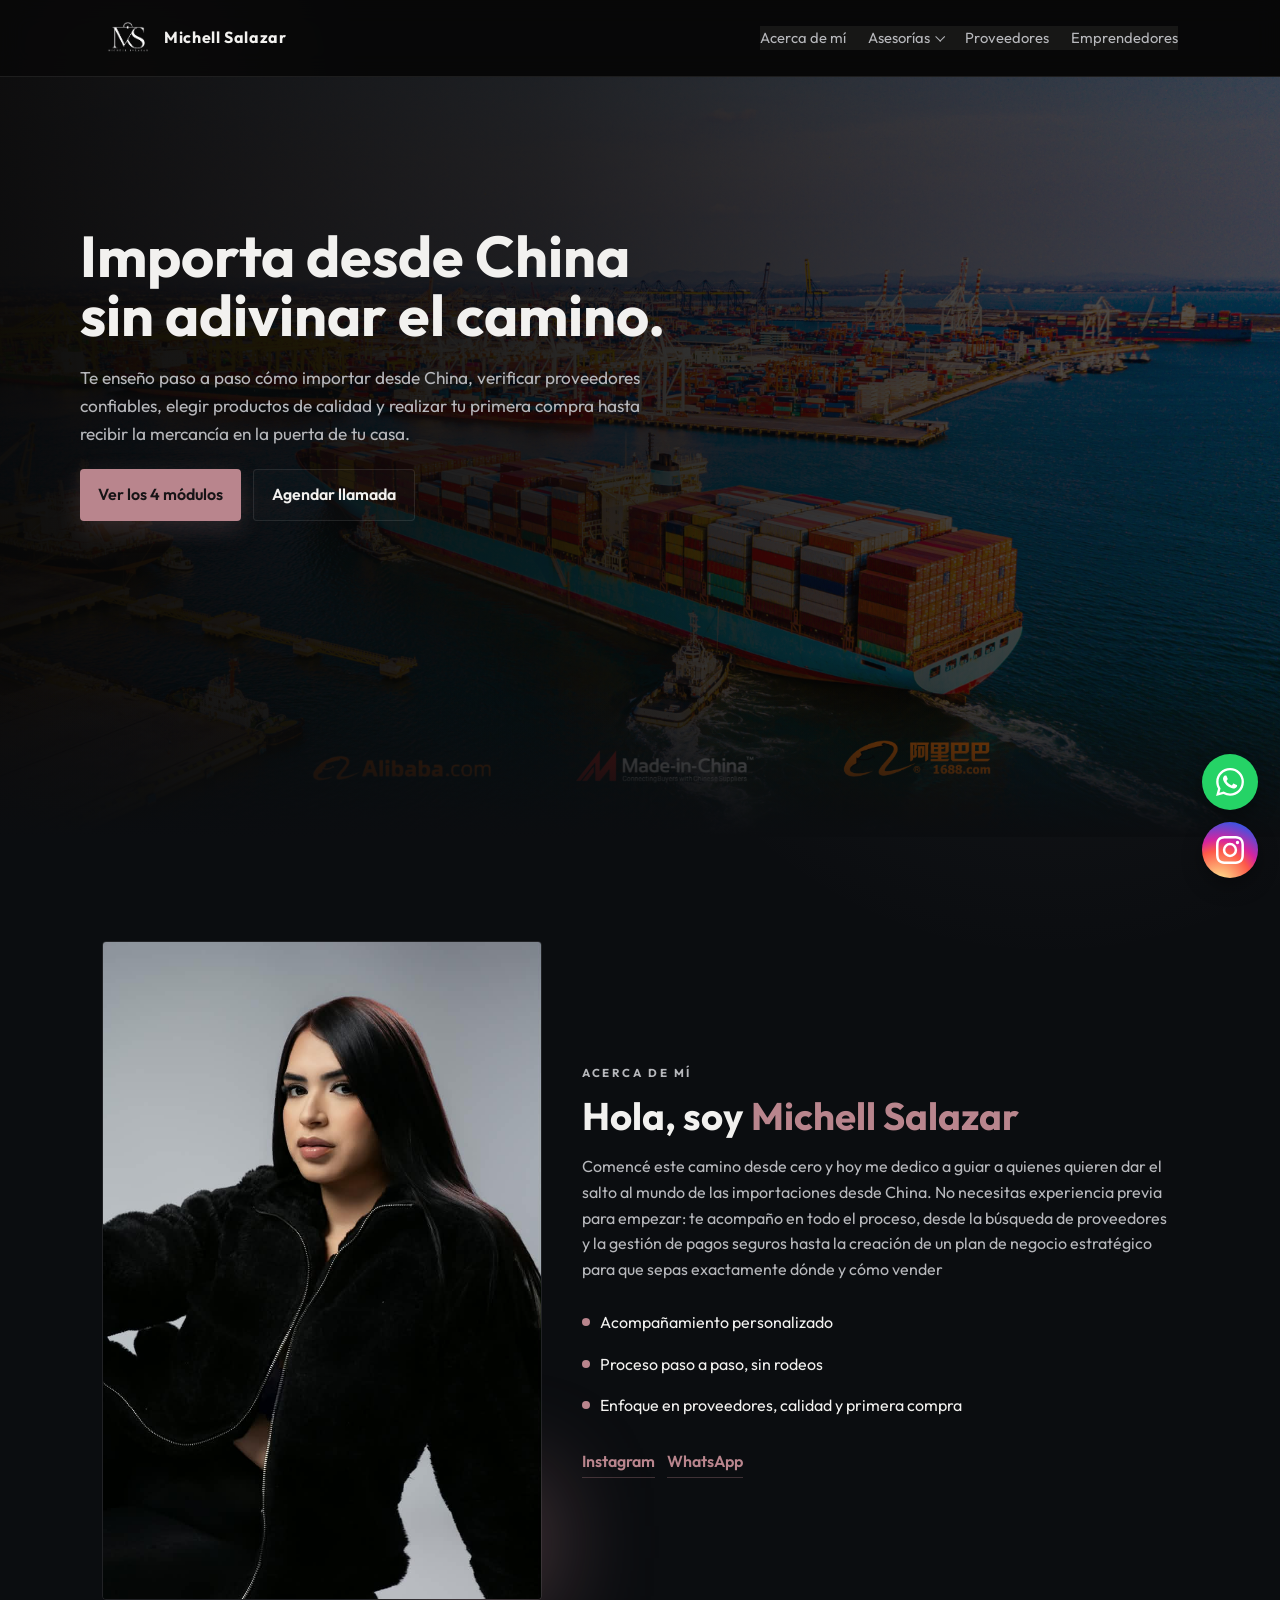
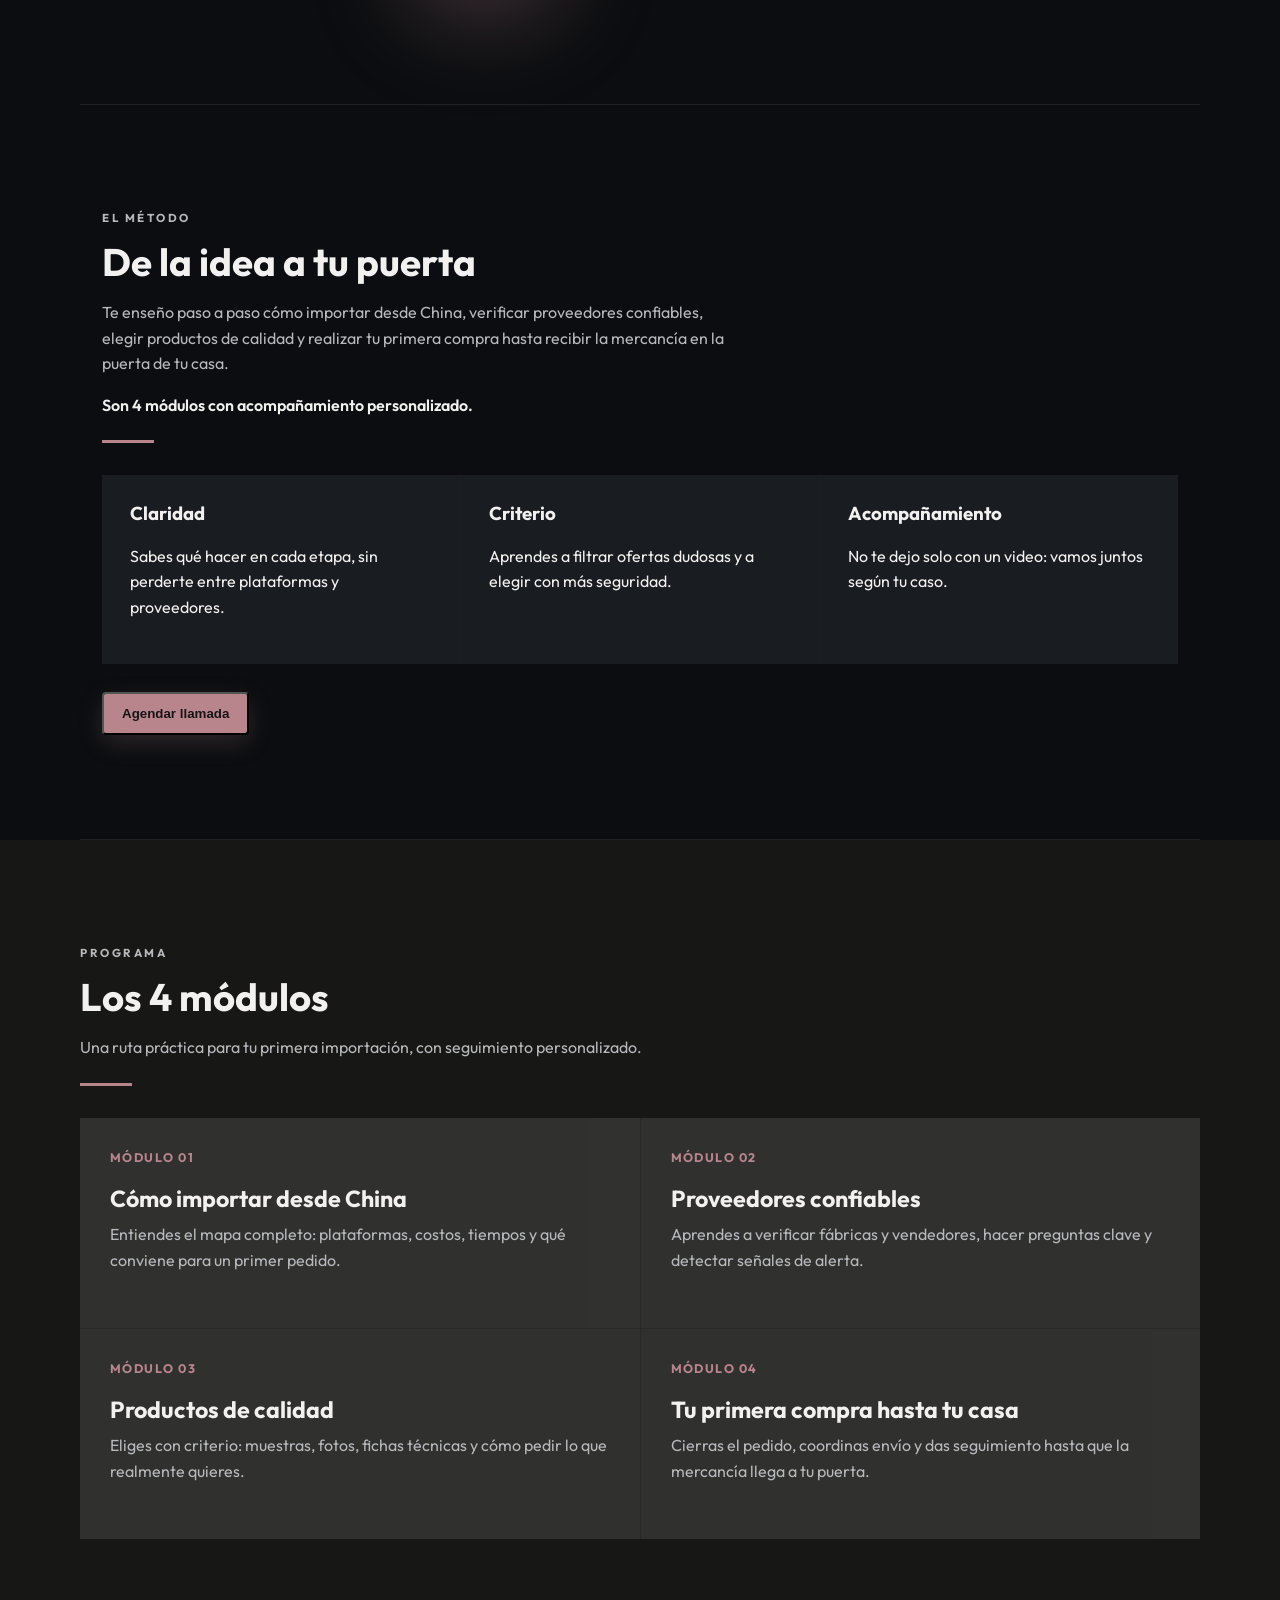
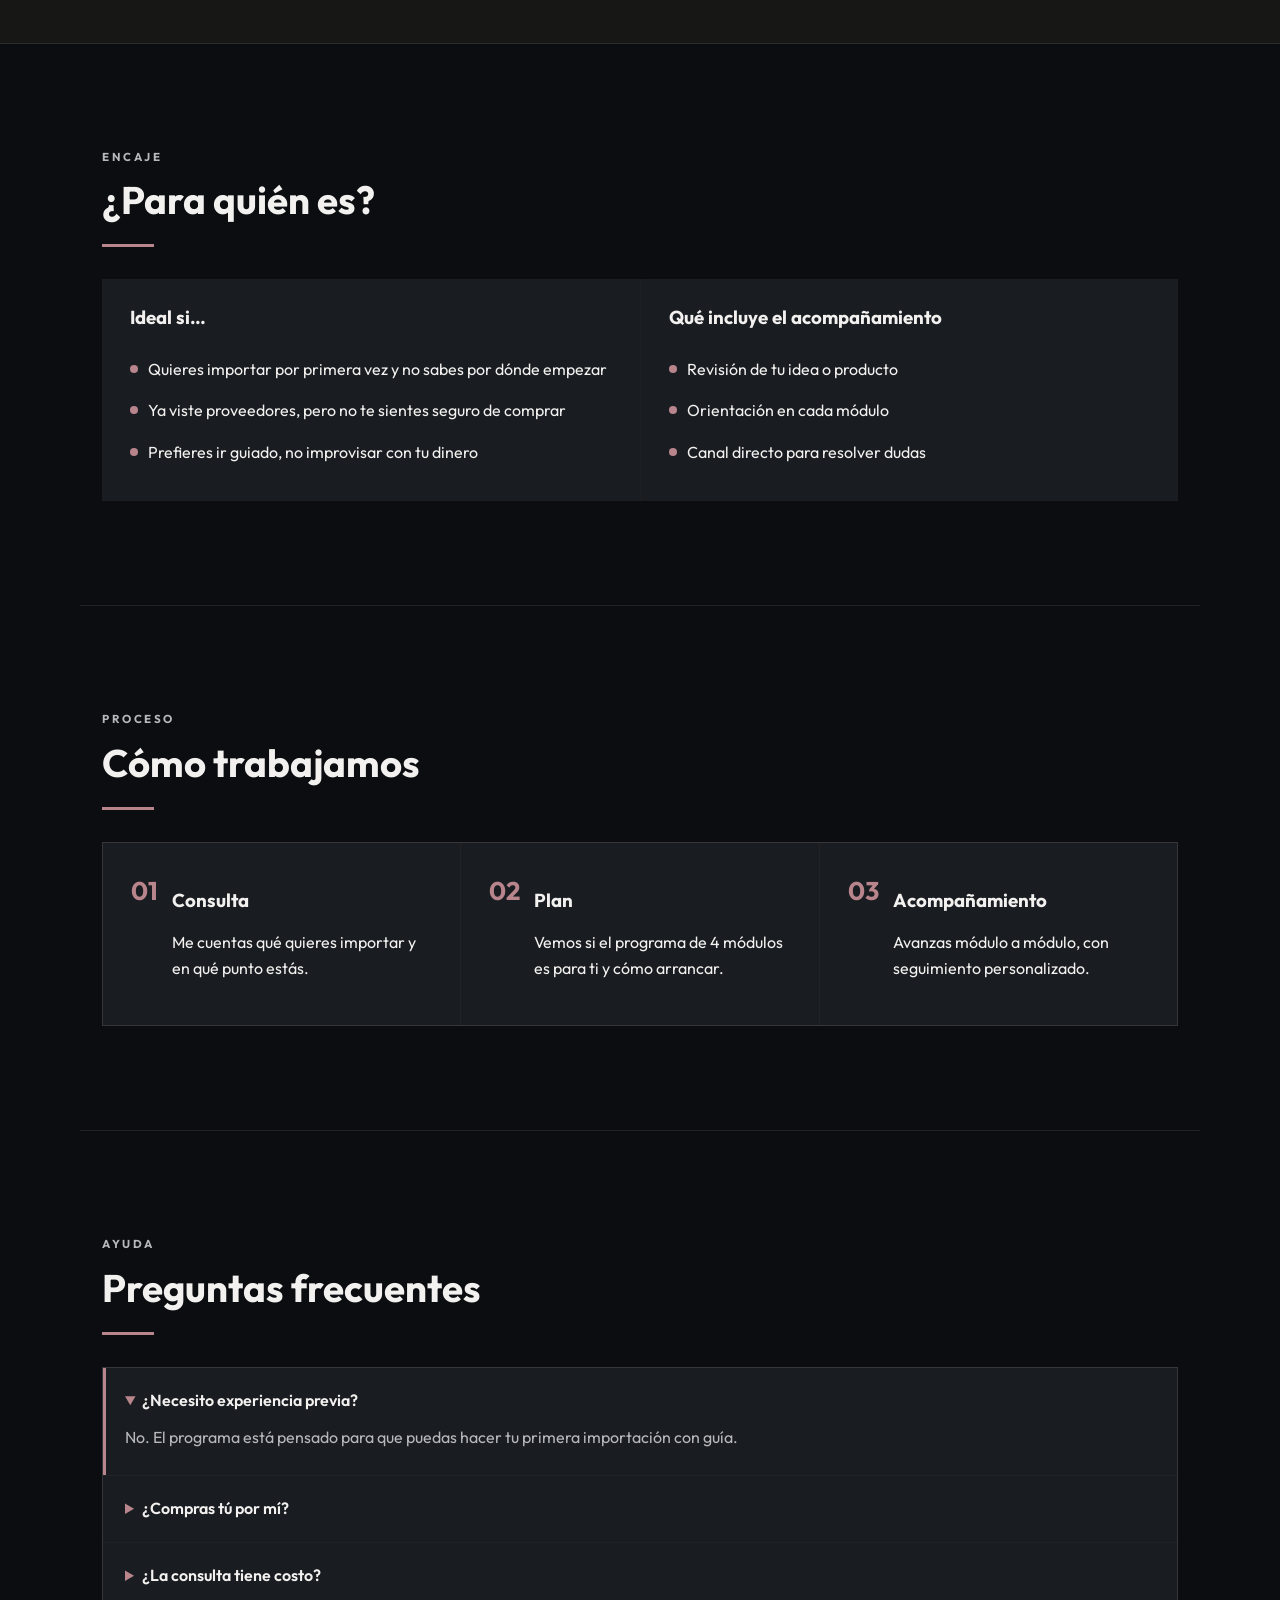
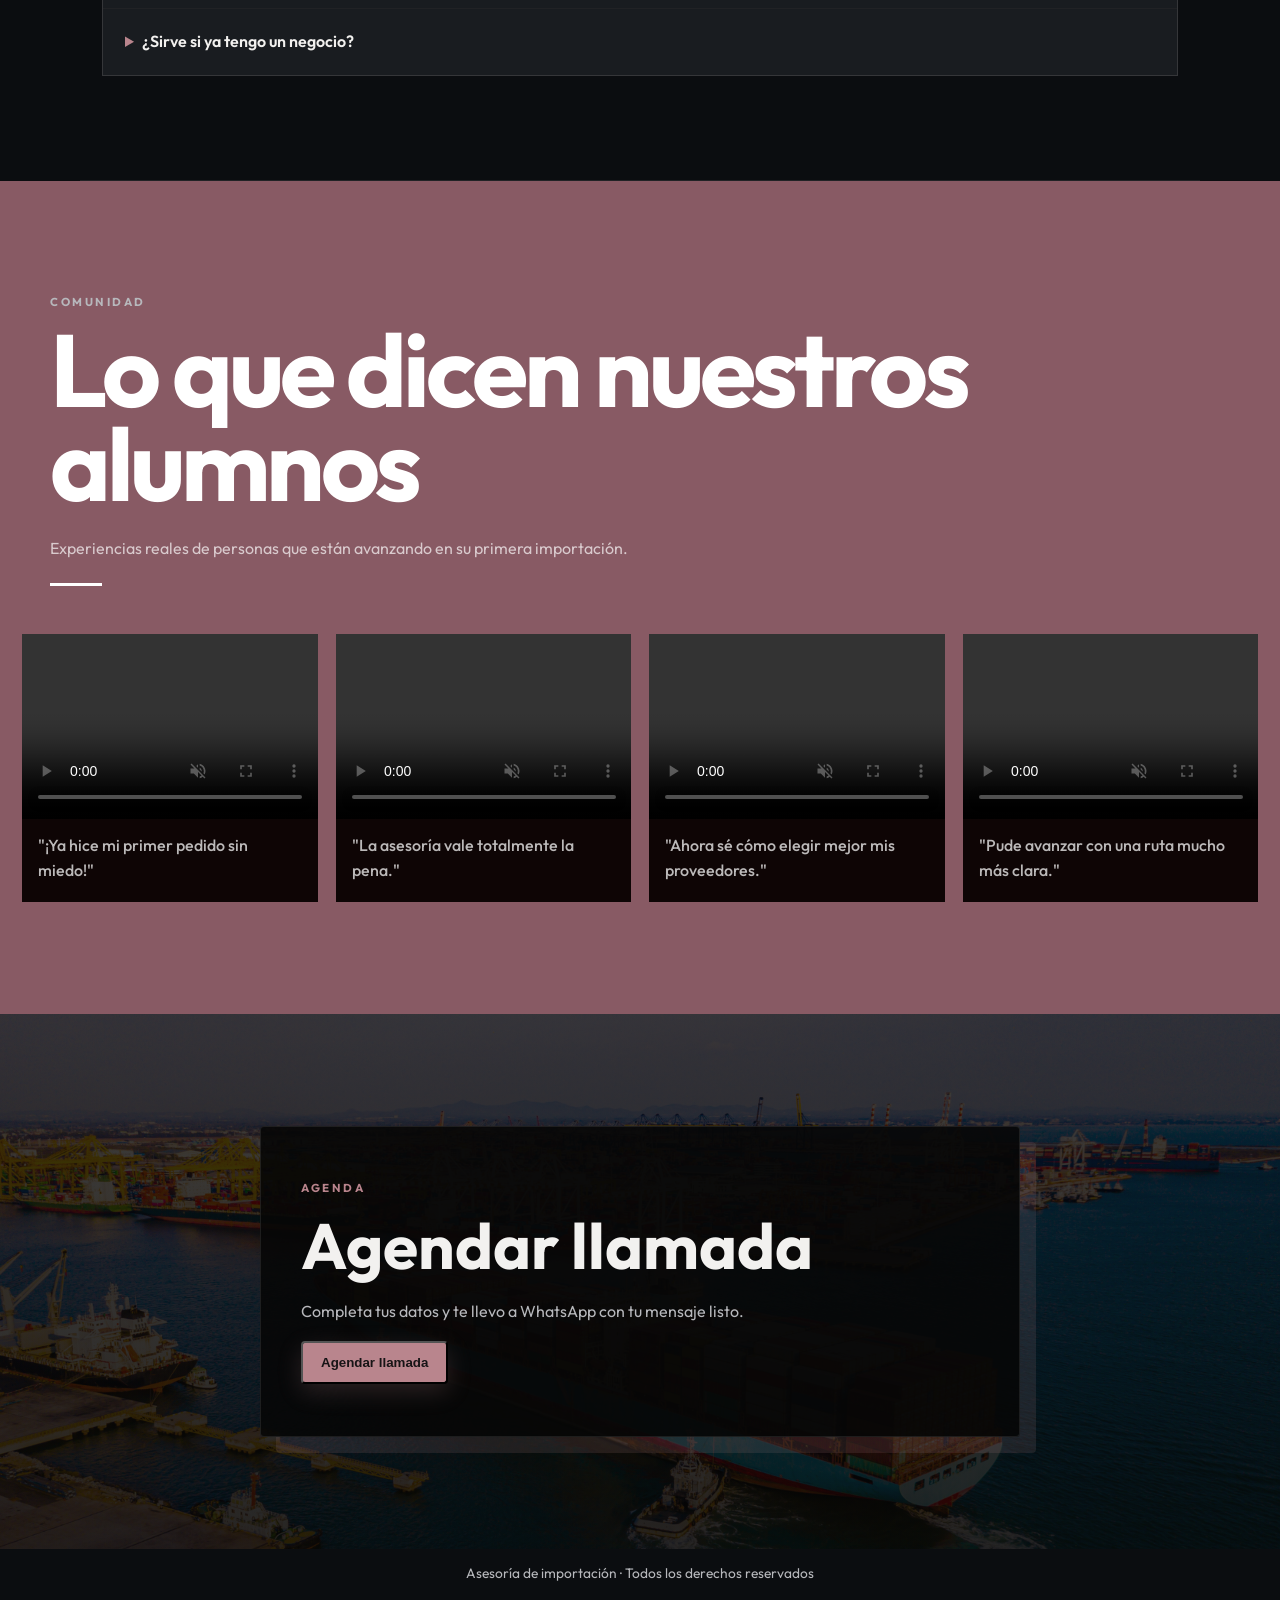
==== commit 466bdf09: "Add files via upload" ====
--- a/index.html
+++ b/index.html
@@ -7,7 +7,7 @@
     <link rel="stylesheet" href="style.css">
     <link rel="preconnect" href="https://fonts.googleapis.com">
     <link rel="preconnect" href="https://fonts.gstatic.com" crossorigin>
-    <link href="https://fonts.googleapis.com/css2?family=Outfit:wght@400;500;600;700;800&family=Playfair+Display:wght@600;700&display=swap" rel="stylesheet">
+    <link href="https://fonts.googleapis.com/css2?family=Outfit:wght@400;500;600;700;800&display=swap" rel="stylesheet">
 </head>
 <body>
     <div class="bg-glow" aria-hidden="true"></div>
@@ -288,6 +288,6 @@
         </a>
     </div>
 
-    <script src="script.js"></script>
+    <script src="script.js?v=6"></script>
 </body>
 </html>
--- a/style.css
+++ b/style.css
@@ -9,7 +9,7 @@
     --line: rgba(225, 6, 0, 0.28);
     --line-soft: rgba(255, 255, 255, 0.08);
     --font: "Outfit", system-ui, sans-serif;
-    --display: "Playfair Display", Georgia, serif;
+    --display: var(--font);
 }
 
 * { box-sizing: border-box; }
@@ -291,11 +291,19 @@
 .btn:hover { transform: translateY(-2px); }
 .btn-red { background: var(--red); color: #fff; box-shadow: 0 8px 24px rgba(225, 6, 0, 0.35); }
 .btn-red:hover { background: var(--red-soft); box-shadow: 0 12px 30px rgba(225, 6, 0, 0.45); }
+.btn-outline {
+    border: 1px solid rgba(255, 255, 255, 0.18);
+    background: rgba(255, 255, 255, 0.02);
+    color: var(--text);
+}
+.btn-outline:hover {
+    background: rgba(255, 255, 255, 0.06);
+}
 .btn-ghost { border: 1px solid var(--line-soft); background: rgba(255, 255, 255, 0.02); }
-.btn-beige { background: #d9c7a3; color: #fff; box-shadow: 0 8px 24px rgba(217, 199, 163, 0.28); }
-.btn-beige:hover { background: #e6d6b6; box-shadow: 0 12px 30px rgba(217, 199, 163, 0.4); }
-.btn-beige-outline { border: 1px solid #d9c7a3; background: rgba(217, 199, 163, 0.08); color: #fff; }
-.btn-beige-outline:hover { background: rgba(217, 199, 163, 0.18); }
+.btn-beige { background: var(--red); color: #171416; box-shadow: 0 8px 24px rgba(185, 133, 141, 0.2); }
+.btn-beige:hover { background: var(--red-soft); box-shadow: 0 12px 30px rgba(185, 133, 141, 0.28); }
+.btn-beige-outline { border: 1px solid var(--red); background: rgba(185, 133, 141, 0.08); color: var(--text); }
+.btn-beige-outline:hover { background: rgba(185, 133, 141, 0.18); }
 .btn-small { background: var(--red); color: #fff; padding: 8px 14px; font-size: 0.85rem; }
 
 .float { animation: float 5s ease-in-out infinite; }
@@ -541,25 +549,416 @@
     color: #fff;
 }
 
+.proveedores-shell {
+    display: grid;
+    grid-template-columns: 1.15fr 0.85fr;
+    gap: 28px;
+    align-items: stretch;
+    background: linear-gradient(145deg, rgba(17, 17, 17, 0.94), rgba(34, 21, 18, 0.82));
+    border: 1px solid rgba(255, 255, 255, 0.08);
+    border-radius: 22px;
+    padding: clamp(20px, 3vw, 36px);
+    box-shadow: 0 20px 50px rgba(0, 0, 0, 0.28);
+}
+
+.proveedores-copy {
+    display: grid;
+    gap: 18px;
+    align-content: center;
+}
+
+.proveedores-copy > p:not(.eyebrow) {
+    color: var(--muted);
+    max-width: 640px;
+    margin: 0;
+}
+
+.proveedores-points {
+    display: grid;
+    gap: 12px;
+    margin-top: 4px;
+}
+
+.point-pill {
+    display: flex;
+    align-items: center;
+    gap: 10px;
+    padding: 12px 14px;
+    border-radius: 12px;
+    background: rgba(255, 255, 255, 0.03);
+    border: 1px solid rgba(255, 255, 255, 0.06);
+    color: var(--text);
+    font-size: 0.96rem;
+}
+
+.point-pill strong {
+    display: inline-flex;
+    align-items: center;
+    justify-content: center;
+    width: 22px;
+    height: 22px;
+    border-radius: 50%;
+    background: rgba(225, 6, 0, 0.12);
+    color: var(--red);
+    font-size: 0.9rem;
+    line-height: 1;
+}
+
+.proveedores-cta {
+    display: flex;
+    flex-wrap: wrap;
+    gap: 12px;
+    margin-top: 8px;
+}
+
+.showcase-visual {
+    display: grid;
+    gap: 16px;
+    align-content: stretch;
+}
+
+.visual-card,
+.mini-card {
+    background: rgba(255, 255, 255, 0.02);
+    border: 1px solid rgba(255, 255, 255, 0.08);
+    border-radius: 18px;
+    overflow: hidden;
+    box-shadow: inset 0 1px 0 rgba(255, 255, 255, 0.04);
+}
+
+.visual-card {
+    display: grid;
+    grid-template-rows: 1fr auto;
+    min-height: 250px;
+}
+
+.visual-card img {
+    width: 100%;
+    height: 180px;
+    object-fit: cover;
+    display: block;
+    background: #0f0f0f;
+}
+
+.visual-copy,
+.mini-copy {
+    padding: 14px 16px 16px;
+    display: grid;
+    gap: 6px;
+}
+
+.visual-copy span,
+.mini-copy span,
+.mini-tag {
+    font-size: 0.68rem;
+    letter-spacing: 0.12em;
+    text-transform: uppercase;
+    color: var(--red);
+    font-weight: 700;
+}
+
+.visual-copy h3,
+.mini-copy h3 {
+    margin: 0;
+    font-size: 1.1rem;
+}
+
+.visual-stack {
+    display: grid;
+    grid-template-columns: 1fr 1fr;
+    gap: 16px;
+}
+
+.mini-card {
+    display: grid;
+    min-height: 180px;
+}
+
+.mini-video video {
+    width: 100%;
+    height: 126px;
+    object-fit: cover;
+    display: block;
+    background: #0f0f0f;
+}
+
+.mini-list {
+    padding: 16px;
+    align-content: start;
+}
+
+.mini-list ul {
+    margin: 12px 0 0;
+    padding-left: 18px;
+    color: var(--muted);
+    display: grid;
+    gap: 8px;
+    font-size: 0.9rem;
+}
+
+/* ===== PROVEEDORES ===== */
+body.theme-proveedores {
+    background:
+        radial-gradient(circle at 75% 12%, rgba(225, 6, 0, 0.16), transparent 32rem),
+        var(--black);
+}
+
+body.theme-proveedores .bg-glow {
+    background: radial-gradient(circle, rgba(225, 6, 0, 0.2), transparent 65%);
+}
+
+.proveedores-page { overflow: hidden; }
+
+.proveedores-hero {
+    max-width: none;
+    padding: 68px max(22px, calc((100vw - 1120px) / 2)) 0;
+}
+
+.proveedores-hero-inner {
+    max-width: 1120px;
+    margin: 0 auto;
+    min-height: 480px;
+    display: grid;
+    grid-template-columns: 1.05fr 0.95fr;
+    gap: 34px;
+    align-items: center;
+}
+
+.proveedores-copy { gap: 16px; }
+.proveedores-copy .eyebrow { margin: 0; }
+.proveedores-copy h1 {
+    max-width: 680px;
+    margin: 0;
+    font-family: var(--font);
+    font-size: clamp(3.2rem, 6.5vw, 6.2rem);
+    font-weight: 800;
+    line-height: 0.92;
+    letter-spacing: 0;
+    text-transform: uppercase;
+}
+
+.proveedores-copy h1 span,
+.intro-copy h2 span,
+.claves-heading h2 span,
+.cierre-copy h2 span { color: var(--red); }
+
+.proveedores-lead {
+    max-width: 520px;
+    margin: 0;
+    color: var(--muted);
+    font-size: 1.05rem;
+}
+
+.proveedores-cta { align-items: center; margin: 4px 0 0; }
+.proveedores-cta .btn { gap: 12px; }
+.proveedores-text-link,
+.intro-link {
+    color: var(--text);
+    text-decoration: none;
+    font-weight: 600;
+}
+
+.proveedores-text-link span,
+.intro-link span { color: var(--red); margin-left: 6px; }
+.proveedores-note { color: var(--muted); font-size: 0.84rem; margin: 0; }
+
+.proveedores-hero-visual {
+    position: relative;
+    min-height: 390px;
+    display: grid;
+    place-items: center;
+}
+
+.hero-video-frame {
+    width: 82%;
+    height: 350px;
+    overflow: hidden;
+    border: 1px solid var(--line);
+    background: var(--black-2);
+    transform: rotate(2deg);
+}
+
+.hero-video-frame video { width: 100%; height: 100%; display: block; object-fit: cover; }
+
+.hero-product-frame {
+    position: absolute;
+    left: 0;
+    bottom: 12px;
+    width: 170px;
+    height: auto;
+    aspect-ratio: 4 / 5;
+    overflow: hidden;
+    border: 0;
+    border-radius: 0;
+}
+
+.hero-product-frame img { width: 100%; height: 100%; object-fit: cover; border-radius: 0; }
+
+.hero-stamp {
+    position: absolute;
+    top: 10px;
+    right: 0;
+    width: 112px;
+    aspect-ratio: 1;
+    display: grid;
+    place-content: center;
+    border-radius: 50%;
+    background: var(--red);
+    color: #fff;
+    font-size: 0.75rem;
+    font-weight: 800;
+    line-height: 1.15;
+    text-align: center;
+    transform: rotate(9deg);
+}
+
+.proveedores-ribbon {
+    max-width: 1120px;
+    margin: 38px auto 0;
+    padding: 18px 0;
+    display: flex;
+    align-items: center;
+    justify-content: space-between;
+    gap: 18px;
+    border-top: 1px solid var(--line-soft);
+    border-bottom: 1px solid var(--line-soft);
+    color: var(--muted);
+    font-size: 0.76rem;
+    font-weight: 700;
+}
+
+.proveedores-ribbon i { color: var(--red); font-size: 1rem; font-style: normal; }
+
+.proveedores-intro {
+    max-width: 1120px;
+    margin: 0 auto;
+    padding: 82px 22px;
+    display: grid;
+    grid-template-columns: 0.9fr 1.1fr;
+    gap: clamp(32px, 7vw, 88px);
+    align-items: center;
+}
+
+.intro-visual {
+    width: min(100%, 360px);
+    aspect-ratio: 4 / 5;
+    position: relative;
+    overflow: hidden;
+    border: 0;
+    border-radius: 0;
+}
+
+.intro-visual img { width: 100%; height: 100%; object-fit: cover; border-radius: 0; }
+.intro-copy .eyebrow { margin-bottom: 12px; }
+.intro-copy h2 { font-family: var(--font); font-size: clamp(2rem, 4vw, 3.25rem); font-weight: 800; line-height: 1.02; }
+.intro-copy > p:not(.eyebrow) { max-width: 580px; color: var(--muted); }
+.intro-link { display: inline-block; margin-top: 10px; }
+
+.proveedores-claves {
+    padding: 76px max(22px, calc((100vw - 1120px) / 2));
+    background: var(--black-2);
+    border-top: 1px solid var(--line-soft);
+    border-bottom: 1px solid var(--line-soft);
+}
+
+.claves-heading,
+.claves-grid { max-width: 1120px; margin: 0 auto; }
+.claves-heading { display: flex; align-items: end; justify-content: space-between; gap: 32px; margin-bottom: 32px; }
+.claves-heading .eyebrow { margin-bottom: 10px; }
+.claves-heading h2,
+.cierre-copy h2 { font-family: var(--font); font-size: clamp(2.2rem, 4.5vw, 3.8rem); font-weight: 800; line-height: 0.98; }
+.claves-heading > p { max-width: 300px; margin: 0 0 4px; color: var(--muted); }
+
+.claves-grid { display: grid; grid-template-columns: repeat(3, 1fr); gap: 12px; }
+.clave-item { min-height: 210px; padding: 22px; border: 1px solid var(--line-soft); background: #0b0b0b; }
+.clave-index { display: inline-block; margin-bottom: 28px; color: var(--red); font-size: 0.78rem; font-weight: 800; }
+.clave-item h3 { margin: 0 0 8px; font-family: var(--font); font-size: 1.15rem; }
+.clave-item p { margin: 0; color: var(--muted); font-size: 0.92rem; }
+.categorias-grid { grid-template-columns: minmax(0, 1fr); }
+.clave-productos { min-height: 0; padding: clamp(24px, 4vw, 40px); border-top: 2px solid var(--red); background: linear-gradient(135deg, #121010, #0b0b0b 72%); }
+.categorias-titulo { margin: 0; padding-bottom: 20px; border-bottom: 1px solid var(--line-soft); font-family: var(--font); font-size: clamp(1.35rem, 2.5vw, 1.8rem); line-height: 1.15; }
+.categorias-lista { margin: 0; padding: 0; display: grid; grid-template-columns: repeat(4, minmax(0, 1fr)); list-style: none; }
+.categorias-lista li { min-height: 58px; padding: 16px 14px; border-bottom: 1px solid var(--line-soft); color: var(--text); font-size: 0.95rem; }
+.categorias-lista li:not(:nth-child(4n + 1)) { border-left: 1px solid var(--line-soft); }
+.categorias-lista li:last-child { grid-column: 1 / -1; border-left: 0; border-bottom: 0; color: var(--red); font-weight: 700; }
+
+.proveedores-cierre {
+    max-width: 1120px;
+    margin: 76px auto;
+    padding: clamp(28px, 5vw, 56px);
+    display: flex;
+    align-items: center;
+    justify-content: space-between;
+    gap: 36px;
+    border: 1px solid var(--line);
+    background: linear-gradient(115deg, #1a1010, #100d0d 70%);
+}
+
+.cierre-copy { max-width: 650px; }
+.cierre-copy .eyebrow { margin-bottom: 12px; }
+.cierre-copy h2 { margin-bottom: 12px; }
+.cierre-copy > p:last-child { margin: 0; color: var(--muted); }
+.cierre-actions { min-width: 210px; display: grid; gap: 10px; }
+.cierre-actions .btn { width: 100%; }
+
+@media (max-width: 860px) {
+    .proveedores-hero-inner { grid-template-columns: 1fr 0.9fr; gap: 20px; min-height: 420px; }
+    .proveedores-copy h1 { font-size: clamp(3rem, 8vw, 4.6rem); }
+    .proveedores-hero-visual { min-height: 320px; }
+    .hero-video-frame { height: 290px; }
+    .hero-product-frame { width: 132px; height: auto; }
+    .proveedores-cierre { margin-left: 22px; margin-right: 22px; }
+}
+
+@media (max-width: 620px) {
+    .proveedores-hero { padding-top: 50px; }
+    .proveedores-hero-inner { grid-template-columns: 1fr; gap: 12px; }
+    .proveedores-copy h1 { font-size: clamp(3rem, 14vw, 4.7rem); }
+    .proveedores-hero-visual { min-height: 290px; margin-top: 4px; }
+    .hero-video-frame { width: 83%; height: 265px; }
+    .hero-product-frame { width: 112px; height: auto; bottom: 0; }
+    .hero-stamp { width: 88px; font-size: 0.65rem; }
+    .proveedores-ribbon { margin-top: 26px; padding: 14px 0; gap: 8px; font-size: 0.58rem; }
+    .proveedores-ribbon i { font-size: 0.75rem; }
+    .proveedores-intro { grid-template-columns: 1fr; gap: 28px; padding-top: 56px; padding-bottom: 56px; }
+    .intro-visual { min-height: 0; }
+    .proveedores-claves { padding-top: 56px; padding-bottom: 56px; }
+    .claves-heading { display: block; margin-bottom: 24px; }
+    .claves-heading > p { margin-top: 16px; }
+    .claves-grid { grid-template-columns: 1fr; gap: 8px; }
+    .categorias-lista { grid-template-columns: repeat(2, minmax(0, 1fr)); }
+    .categorias-lista li:not(:nth-child(4n + 1)) { border-left: 0; }
+    .categorias-lista li:nth-child(even) { border-left: 1px solid var(--line-soft); }
+    .categorias-lista li:last-child { grid-column: 1 / -1; border-left: 0; }
+    .clave-item { min-height: 0; }
+    .clave-index { margin-bottom: 16px; }
+    .proveedores-cierre { margin: 42px 18px; padding: 28px 22px; display: grid; gap: 24px; }
+    .cierre-actions { min-width: 0; }
+}
+
 /* ===== ICONIK STORE (Emprendedores) ===== */
-/* Paleta beige/marrón exclusiva de este panel: sustituye los acentos rojos
-   globales (--red, --red-soft, --line) solo dentro de body.theme-store,
-   sin afectar el resto del sitio. */
+/* Usa la misma paleta grafito, gris perla y malva del resto del sitio. */
 body.theme-store {
-    --red: #b08b5c;
-    --red-soft: #c9a878;
-    --line: rgba(176, 139, 92, 0.35);
+    --red: #b9858d;
+    --red-soft: #d0a4aa;
+    --black: #0b0d10;
+    --black-2: #15181c;
+    --card: #191c20;
+    --text: #f2f1ef;
+    --muted: #b7b8bc;
+    --line: rgba(185, 133, 141, 0.3);
+    --line-soft: rgba(255, 255, 255, 0.09);
     background:
-        radial-gradient(circle at 82% 8%, rgba(176, 139, 92, 0.10), transparent 28rem),
+        radial-gradient(circle at 82% 8%, rgba(166, 176, 187, 0.07), transparent 28rem),
         var(--black);
 }
 
 body.theme-store .bg-glow {
-    background: radial-gradient(circle, rgba(176, 139, 92, 0.22), transparent 65%);
+    background: radial-gradient(circle, rgba(185, 133, 141, 0.14), transparent 65%);
 }
 
 body.theme-store .tienda-seccion-alt {
-    background: #1c1512;
+    background: var(--black-2);
 }
 
 .tienda-hero {
@@ -603,7 +1002,7 @@
     border-bottom: 1px solid var(--line-soft);
 }
 
-.tienda-seccion-alt { background: #1c1111; max-width: none; }
+.tienda-seccion-alt { background: var(--black-2); max-width: none; }
 .tienda-seccion-alt .section-head,
 .tienda-seccion-alt .tienda-grid,
 .tienda-seccion-alt .emprendedor-grid,
@@ -740,7 +1139,7 @@
     background: rgba(7, 7, 7, 0.9);
     border: 1px solid var(--line-soft);
     border-radius: 4px;
-    box-shadow: 16px 16px 0 rgba(176, 139, 92, 0.25);
+    box-shadow: 16px 16px 0 rgba(185, 133, 141, 0.16);
 }
 
 .tienda-cta-box h2 { font-size: clamp(2rem, 4.5vw, 3.4rem); }
@@ -797,7 +1196,7 @@
 .benefit:hover {
     transform: translateY(-4px);
     border-color: var(--line-soft);
-    background: #1c1111;
+    background: var(--black-2);
 }
 .benefit h3 { margin-top: 0; }
 
@@ -817,7 +1216,7 @@
 .testimonials {
     max-width: none;
     padding: 112px max(22px, calc((100vw - 1280px) / 2));
-    background: #1b0808;
+    background: #885a64;
     border-bottom: 0;
 }
 
@@ -905,8 +1304,8 @@
     max-width: 1280px;
     margin: 0 auto;
     display: grid;
-    grid-template-columns: repeat(2, minmax(0, 1fr));
-    gap: 34px;
+    grid-template-columns: repeat(4, minmax(0, 1fr));
+    gap: 18px;
     align-items: start;
 }
 
@@ -1021,6 +1420,11 @@
 
 .reveal.visible {
     animation: rise 0.7s ease forwards;
+}
+
+.testimonials .reveal {
+    opacity: 1;
+    transform: none;
 }
 
 .delay { animation-delay: 0.12s; }
@@ -1074,6 +1478,7 @@
     .hero, .about-grid, .benefits-grid, .module-grid, .audience-grid, .steps-list {
         grid-template-columns: 1fr;
     }
+    .video-grid { grid-template-columns: repeat(2, minmax(0, 1fr)); gap: 18px; }
     .tienda-grid, .promo-grid { grid-template-columns: repeat(2, 1fr); }
     .emprendedor-grid { grid-template-columns: repeat(2, 1fr); }
     .hero { min-height: 680px; padding-top: 112px; padding-bottom: 80px; }
@@ -1101,3 +1506,58 @@
     .video-card { max-width: 360px; }
     .video-card-featured { max-width: 360px; }
 }
+
+/* Paleta grafito, gris perla y malva para Inicio y Proveedores. */
+body:not(.theme-store) {
+    --red: #b9858d;
+    --red-soft: #d0a4aa;
+    --black: #0b0d10;
+    --black-2: #15181c;
+    --card: #191c20;
+    --text: #f2f1ef;
+    --muted: #b7b8bc;
+    --line: rgba(185, 133, 141, 0.3);
+    --line-soft: rgba(255, 255, 255, 0.09);
+    background: radial-gradient(circle at 82% 8%, rgba(166, 176, 187, 0.07), transparent 28rem), var(--black);
+}
+
+body:not(.theme-store) .bg-glow {
+    background: radial-gradient(circle, rgba(185, 133, 141, 0.14), transparent 65%);
+}
+
+body:not(.theme-store) .nav-dropdown-menu,
+body:not(.theme-store) .nav-links,
+body:not(.theme-store) .modules,
+body:not(.theme-store) .proveedor-item:hover {
+    background-color: #171716;
+}
+
+body:not(.theme-store) .nav-cta,
+body:not(.theme-store) .btn-red,
+body:not(.theme-store) .btn-small,
+body:not(.theme-store) .hero-stamp {
+    color: #171416;
+}
+
+body:not(.theme-store) .nav-cta { box-shadow: 0 8px 20px rgba(185, 133, 141, 0.18); }
+body:not(.theme-store) .btn-red { box-shadow: 0 8px 24px rgba(185, 133, 141, 0.2); }
+body:not(.theme-store) .btn-red:hover { box-shadow: 0 12px 30px rgba(185, 133, 141, 0.28); }
+body:not(.theme-store) .about-links a { border-bottom-color: var(--line); }
+body:not(.theme-store) .acceso-box { box-shadow: 16px 16px 0 rgba(185, 133, 141, 0.14); }
+body:not(.theme-store) .contact-box { box-shadow: 16px 16px 0 rgba(185, 133, 141, 0.14); }
+body:not(.theme-store) .point-pill strong { background: rgba(185, 133, 141, 0.12); }
+body:not(.theme-store) .hero-product-frame { box-shadow: 12px 12px 0 rgba(185, 133, 141, 0.16); }
+
+body:not(.theme-store) main > section:not(:last-child) {
+    border-bottom: 2px solid transparent;
+    border-image: linear-gradient(90deg, transparent, rgba(185, 133, 141, 0.16) 18%, rgba(185, 133, 141, 0.54) 50%, rgba(185, 133, 141, 0.16) 82%, transparent) 1;
+}
+
+body.theme-proveedores {
+    background: radial-gradient(circle at 75% 12%, rgba(166, 176, 187, 0.1), transparent 32rem), var(--black);
+}
+
+body.theme-proveedores .bg-glow { background: radial-gradient(circle, rgba(185, 133, 141, 0.14), transparent 65%); }
+.intro-visual { background: linear-gradient(145deg, #191918, #100f0e); }
+.clave-productos { background: linear-gradient(135deg, #171716, #0b0b0b 72%); }
+.proveedores-cierre { background: linear-gradient(115deg, #191918, #100f0e 70%); }
